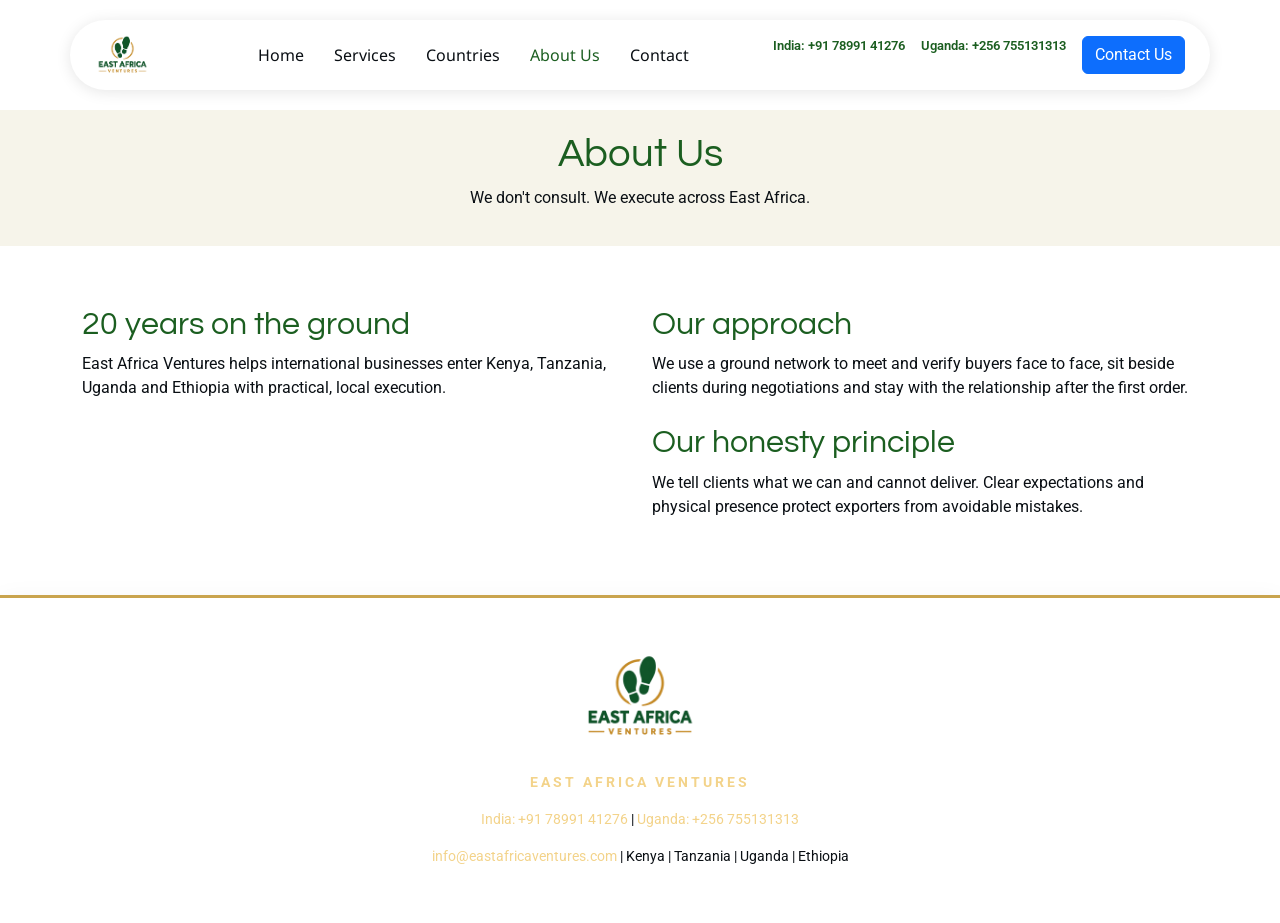
==== about.html @ b60c25ce "Apply East Africa Ventures website update" ====
<!DOCTYPE html><html lang="en"><head><meta charset="utf-8"><meta name="viewport" content="width=device-width, initial-scale=1"><title>About Us | East Africa Ventures</title><meta name="description" content="East Africa Ventures brings 20 years of on-the-ground experience to market entry and execution."><link rel="icon" href="assets/img/astrids-new-logo.png"><link href="https://fonts.googleapis.com/css2?family=Roboto:wght@400;500;700&family=Noto+Sans:wght@400;600;700&family=Questrial&display=swap" rel="stylesheet"><link href="assets/vendor/bootstrap/css/bootstrap.min.css" rel="stylesheet"><link href="assets/vendor/bootstrap-icons/bootstrap-icons.css" rel="stylesheet"><link href="assets/css/main.css" rel="stylesheet"></head><body><header id="header" class="header d-flex align-items-center sticky-top"><div class="header-container container-xl d-flex align-items-center justify-content-between"><a class="logo" href="index.html"><img src="assets/img/astrids-new-logo.png" alt="East Africa Ventures" style="max-height:55px;width:auto"></a><nav id="navmenu" class="navmenu"><ul><li><a href="index.html">Home</a></li><li><a href="services.html">Services</a></li><li><a href="countries.html">Countries</a></li><li><a class="active" href="about.html">About Us</a></li><li><a href="contact.html">Contact</a></li></ul><i class="mobile-nav-toggle d-xl-none bi bi-list"></i></nav><div class="header-contact d-none d-xl-flex gap-3"><a href="tel:+917899141276">India: +91 78991 41276</a><a href="tel:+256755131313">Uganda: +256 755131313</a><a href="contact.html" class="btn btn-primary">Contact Us</a></div></div></header><main><section class="page-title"><div class="container"><h1>About Us</h1><p>We don't consult. We execute across East Africa.</p></div></section><section class="section"><div class="container"><div class="row gy-4"><div class="col-lg-6"><h2>20 years on the ground</h2><p>East Africa Ventures helps international businesses enter Kenya, Tanzania, Uganda and Ethiopia with practical, local execution.</p></div><div class="col-lg-6"><h2>Our approach</h2><p>We use a ground network to meet and verify buyers face to face, sit beside clients during negotiations and stay with the relationship after the first order.</p><h2 class="mt-4">Our honesty principle</h2><p>We tell clients what we can and cannot deliver. Clear expectations and physical presence protect exporters from avoidable mistakes.</p></div></div></div></section></main><footer id="footer" class="footer"><div class="container text-center"><img src="assets/img/astrids-new-logo.png" alt="East Africa Ventures footprint logo" class="footer-logo"><p class="footer-brand-name">EAST AFRICA VENTURES</p><p><a href="tel:+917899141276">India: +91 78991 41276</a> | <a href="tel:+256755131313">Uganda: +256 755131313</a></p><p><a href="mailto:info@eastafricaventures.com">info@eastafricaventures.com</a> | Kenya | Tanzania | Uganda | Ethiopia</p></div></footer><script src="assets/vendor/bootstrap/js/bootstrap.bundle.min.js"></script><script src="assets/js/main.js"></script></body></html>
---- assets/css/main.css ----
/**
* Template Name: EasyFolio
* Template URL: https://bootstrapmade.com/easyfolio-bootstrap-portfolio-template/
* Updated: Feb 21 2025 with Bootstrap v5.3.3
* Author: BootstrapMade.com
* License: https://bootstrapmade.com/license/
*/

/*--------------------------------------------------------------
# Font & Color Variables
# Help: https://bootstrapmade.com/color-system/
--------------------------------------------------------------*/
/* Fonts */
:root {
  --default-font: "Roboto",  system-ui, -apple-system, "Segoe UI", Roboto, "Helvetica Neue", Arial, "Noto Sans", "Liberation Sans", sans-serif, "Apple Color Emoji", "Segoe UI Emoji", "Segoe UI Symbol", "Noto Color Emoji";
  --heading-font: "Questrial",  sans-serif;
  --nav-font: "Noto Sans",  sans-serif;
}

/* Global Colors - The following color variables are used throughout the website. Updating them here will change the color scheme of the entire website */
:root { 
  --background-color: #ffffff; /* Background color for the entire website, including individual sections */
  --default-color: #0a0f14; /* Default color used for the majority of the text content across the entire website */
  --heading-color: #0f2943; /* Color for headings, subheadings and title throughout the website */
  --accent-color: #e87532; /* Accent color that represents your brand on the website. It's used for buttons, links, and other elements that need to stand out */
  --surface-color: #ffffff; /* The surface color is used as a background of boxed elements within sections, such as cards, icon boxes, or other elements that require a visual separation from the global background. */
  --contrast-color: #ffffff; /* Contrast color for text, ensuring readability against backgrounds of accent, heading, or default colors. */
}

/* Nav Menu Colors - The following color variables are used specifically for the navigation menu. They are separate from the global colors to allow for more customization options */
:root {
  --nav-color: #0a0f14;  /* The default color of the main navmenu links */
  --nav-hover-color: #e87532; /* Applied to main navmenu links when they are hovered over or active */
  --nav-mobile-background-color: #ffffff; /* Used as the background color for mobile navigation menu */
  --nav-dropdown-background-color: #ffffff; /* Used as the background color for dropdown items that appear when hovering over primary navigation items */
  --nav-dropdown-color: #0a0f14; /* Used for navigation links of the dropdown items in the navigation menu. */
  --nav-dropdown-hover-color: #e87532; /* Similar to --nav-hover-color, this color is applied to dropdown navigation links when they are hovered over. */
}

/* Color Presets - These classes override global colors when applied to any section or element, providing reuse of the sam color scheme. */

.light-background {
  --background-color: #faf9fb;
  --surface-color: #ffffff;
}

.dark-background {
  --background-color: #060606;
  --default-color: #ffffff;
  --heading-color: #ffffff;
  --surface-color: #252525;
  --contrast-color: #ffffff;
}

/* Smooth scroll */
:root {
  scroll-behavior: smooth;
}

/* East Africa Ventures brand overrides */
:root { --heading-color: #1B5E20; --accent-color: #1B5E20; --nav-hover-color: #1B5E20; --nav-dropdown-hover-color: #1B5E20; }
.header-contact a:not(.btn) { color: var(--heading-color); font-size: 13px; font-weight: 600; white-space: nowrap; }
.header .header-social-links > a[aria-label$="phone"] { font-size: 13px; font-weight: 500; white-space: nowrap; }
.hero h1 { font-size: clamp(2.5rem, 5vw, 4.7rem); line-height: 1.05; }
.hero h1 span, .section-category, .closing-line a { color: #1B5E20; }
.hero-logo { max-width: 330px; width: 100%; }
.page-title { padding: 100px 0 70px; background: #f6f4ea; }
.page-title h1 { color: #1B5E20; }
.footer { background: #123d16; border-top: 3px solid #c9a44e; padding: 45px 0 30px; color: #f6f4ea; }
.footer a { color: #f3d38a; }
.footer-logo { display: block; max-height: 120px; width: auto; margin: 0 auto 14px; }
.footer-brand-name { color: #f3d38a; letter-spacing: 3px; font-weight: 700; }
.footer-tagline { color: #c5d6c4; letter-spacing: 1px; text-transform: uppercase; font-size: 12px; }
.footer-divider { border-color: rgba(243,211,138,.35); }
.closing-line { background: #f6f4ea; }
@media (max-width: 1199px) { .header-contact { display: none !important; } }
@media (max-width: 1199px) { .header .header-social-links > a[aria-label$="phone"] { display: none; } }

/*--------------------------------------------------------------
# General Styling & Shared Classes
--------------------------------------------------------------*/
body {
  color: var(--default-color);
  background-color: var(--background-color);
  font-family: var(--default-font);
}

a {
  color: var(--accent-color);
  text-decoration: none;
  transition: 0.3s;
}

a:hover {
  color: color-mix(in srgb, var(--accent-color), transparent 25%);
  text-decoration: none;
}

h1,
h2,
h3,
h4,
h5,
h6 {
  color: var(--heading-color);
  font-family: var(--heading-font);
}

/* PHP Email Form Messages
------------------------------*/
.php-email-form .error-message {
  display: none;
  background: #df1529;
  color: #ffffff;
  text-align: left;
  padding: 15px;
  margin-bottom: 24px;
  font-weight: 600;
}

.php-email-form .sent-message {
  display: none;
  color: #ffffff;
  background: #059652;
  text-align: center;
  padding: 15px;
  margin-bottom: 24px;
  font-weight: 600;
}

.php-email-form .loading {
  display: none;
  background: var(--surface-color);
  text-align: center;
  padding: 15px;
  margin-bottom: 24px;
}

.php-email-form .loading:before {
  content: "";
  display: inline-block;
  border-radius: 50%;
  width: 24px;
  height: 24px;
  margin: 0 10px -6px 0;
  border: 3px solid var(--accent-color);
  border-top-color: var(--surface-color);
  animation: php-email-form-loading 1s linear infinite;
}

@keyframes php-email-form-loading {
  0% {
    transform: rotate(0deg);
  }

  100% {
    transform: rotate(360deg);
  }
}

/*--------------------------------------------------------------
# Global Header
--------------------------------------------------------------*/
.header {
  color: var(--default-color);
  background-color: var(--background-color);
  padding: 20px 0;
  transition: all 0.5s;
  z-index: 997;
}

.header .header-container {
  background: var(--surface-color);
  border-radius: 50px;
  padding: 5px 25px;
  box-shadow: 0px 2px 15px rgba(0, 0, 0, 0.1);
}

.header .logo {
  line-height: 1;
}

.header .logo img {
  max-height: 36px;
  margin-right: 8px;
}

.header .logo h1 {
  font-size: 24px;
  margin: 0;
  padding-left: 5px;
  font-weight: 500;
  color: var(--heading-color);
}

.header .header-social-links {
  padding-right: 15px;
}

.header .header-social-links a {
  color: color-mix(in srgb, var(--default-color), transparent 40%);
  padding-left: 6px;
  display: inline-block;
  transition: 0.3s;
  font-size: 16px;
}

.header .header-social-links a:hover {
  color: var(--accent-color);
}

.header .header-social-links a i {
  line-height: 0px;
}

@media (max-width: 1200px) {
  .header {
    padding-top: 10px;
  }

  .header .header-container {
    margin-left: 10px;
    margin-right: 10px;
    padding: 10px 5px 10px 15px;
  }

  .header .logo {
    order: 1;
  }

  .header .header-social-links {
    order: 2;
  }

  .header .navmenu {
    order: 3;
  }
}

/*--------------------------------------------------------------
# Navigation Menu
--------------------------------------------------------------*/
/* Navmenu - Desktop */
@media (min-width: 1200px) {
  .navmenu {
    padding: 0;
  }

  .navmenu ul {
    margin: 0;
    padding: 0;
    display: flex;
    list-style: none;
    align-items: center;
  }

  .navmenu li {
    position: relative;
  }

  .navmenu a,
  .navmenu a:focus {
    color: var(--nav-color);
    padding: 18px 15px;
    font-size: 16px;
    font-family: var(--nav-font);
    font-weight: 400;
    display: flex;
    align-items: center;
    justify-content: space-between;
    white-space: nowrap;
    transition: 0.3s;
  }

  .navmenu a i,
  .navmenu a:focus i {
    font-size: 12px;
    line-height: 0;
    margin-left: 5px;
    transition: 0.3s;
  }

  .navmenu li:last-child a {
    padding-right: 0;
  }

  .navmenu li:hover>a,
  .navmenu .active,
  .navmenu .active:focus {
    color: var(--nav-hover-color);
  }

  .navmenu .dropdown ul {
    margin: 0;
    padding: 10px 0;
    background: var(--nav-dropdown-background-color);
    display: block;
    position: absolute;
    visibility: hidden;
    left: 14px;
    top: 130%;
    opacity: 0;
    transition: 0.3s;
    border-radius: 4px;
    z-index: 99;
    box-shadow: 0px 0px 30px rgba(0, 0, 0, 0.1);
  }

  .navmenu .dropdown ul li {
    min-width: 200px;
  }

  .navmenu .dropdown ul a {
    padding: 10px 20px;
    font-size: 15px;
    text-transform: none;
    color: var(--nav-dropdown-color);
  }

  .navmenu .dropdown ul a i {
    font-size: 12px;
  }

  .navmenu .dropdown ul a:hover,
  .navmenu .dropdown ul .active:hover,
  .navmenu .dropdown ul li:hover>a {
    color: var(--nav-dropdown-hover-color);
  }

  .navmenu .dropdown:hover>ul {
    opacity: 1;
    top: 100%;
    visibility: visible;
  }

  .navmenu .dropdown .dropdown ul {
    top: 0;
    left: -90%;
    visibility: hidden;
  }

  .navmenu .dropdown .dropdown:hover>ul {
    opacity: 1;
    top: 0;
    left: -100%;
    visibility: visible;
  }
}

/* Navmenu - Mobile */
@media (max-width: 1199px) {
  .mobile-nav-toggle {
    color: var(--nav-color);
    font-size: 28px;
    line-height: 0;
    margin-right: 10px;
    cursor: pointer;
    transition: color 0.3s;
  }

  .navmenu {
    padding: 0;
    z-index: 9997;
  }

  .navmenu ul {
    display: none;
    list-style: none;
    position: absolute;
    inset: 60px 20px 20px 20px;
    padding: 10px 0;
    margin: 0;
    border-radius: 6px;
    background-color: var(--nav-mobile-background-color);
    overflow-y: auto;
    transition: 0.3s;
    z-index: 9998;
    box-shadow: 0px 0px 30px rgba(0, 0, 0, 0.1);
  }

  .navmenu a,
  .navmenu a:focus {
    color: var(--nav-dropdown-color);
    padding: 10px 20px;
    font-family: var(--nav-font);
    font-size: 17px;
    font-weight: 500;
    display: flex;
    align-items: center;
    justify-content: space-between;
    white-space: nowrap;
    transition: 0.3s;
  }

  .navmenu a i,
  .navmenu a:focus i {
    font-size: 12px;
    line-height: 0;
    margin-left: 5px;
    width: 30px;
    height: 30px;
    display: flex;
    align-items: center;
    justify-content: center;
    border-radius: 50%;
    transition: 0.3s;
    background-color: color-mix(in srgb, var(--accent-color), transparent 90%);
  }

  .navmenu a i:hover,
  .navmenu a:focus i:hover {
    background-color: var(--accent-color);
    color: var(--contrast-color);
  }

  .navmenu a:hover,
  .navmenu .active,
  .navmenu .active:focus {
    color: var(--nav-dropdown-hover-color);
  }

  .navmenu .active i,
  .navmenu .active:focus i {
    background-color: var(--accent-color);
    color: var(--contrast-color);
    transform: rotate(180deg);
  }

  .navmenu .dropdown ul {
    position: static;
    display: none;
    z-index: 99;
    padding: 10px 0;
    margin: 10px 20px;
    background-color: var(--nav-dropdown-background-color);
    border: 1px solid color-mix(in srgb, var(--default-color), transparent 90%);
    box-shadow: none;
    transition: all 0.5s ease-in-out;
  }

  .navmenu .dropdown ul ul {
    background-color: rgba(33, 37, 41, 0.1);
  }

  .navmenu .dropdown>.dropdown-active {
    display: block;
    background-color: rgba(33, 37, 41, 0.03);
  }

  .mobile-nav-active {
    overflow: hidden;
  }

  .mobile-nav-active .mobile-nav-toggle {
    color: #fff;
    position: absolute;
    font-size: 32px;
    top: 15px;
    right: 15px;
    margin-right: 0;
    z-index: 9999;
  }

  .mobile-nav-active .navmenu {
    position: fixed;
    overflow: hidden;
    inset: 0;
    background: rgba(33, 37, 41, 0.8);
    transition: 0.3s;
  }

  .mobile-nav-active .navmenu>ul {
    display: block;
  }
}

/*--------------------------------------------------------------
# Global Footer
--------------------------------------------------------------*/
.footer {
  color: var(--default-color);
  background-color: var(--background-color);
  font-size: 14px;
  padding: 40px 0;
  position: relative;
  box-shadow: 0 5px 25px rgba(0, 0, 0, 0.05);
}

.footer .copyright p {
  margin-bottom: 0;
}

.footer .social-links {
  margin-top: 20px;
}

.footer .social-links a {
  display: flex;
  align-items: center;
  justify-content: center;
  width: 40px;
  height: 40px;
  border-radius: 50%;
  border: 1px solid color-mix(in srgb, var(--default-color), transparent 50%);
  font-size: 16px;
  color: color-mix(in srgb, var(--default-color), transparent 50%);
  margin: 0 5px;
  transition: 0.3s;
}

.footer .social-links a:hover {
  color: var(--accent-color);
  border-color: var(--accent-color);
}

.footer .credits {
  margin-top: 10px;
  font-size: 13px;
  text-align: center;
}

/*--------------------------------------------------------------
# Scroll Top Button
--------------------------------------------------------------*/
.scroll-top {
  position: fixed;
  visibility: hidden;
  opacity: 0;
  right: 15px;
  bottom: -15px;
  z-index: 99999;
  background-color: var(--accent-color);
  width: 44px;
  height: 44px;
  border-radius: 50px;
  transition: all 0.4s;
}

.scroll-top i {
  font-size: 24px;
  color: var(--contrast-color);
  line-height: 0;
}

.scroll-top:hover {
  background-color: color-mix(in srgb, var(--accent-color), transparent 20%);
  color: var(--contrast-color);
}

.scroll-top.active {
  visibility: visible;
  opacity: 1;
  bottom: 15px;
}

/*--------------------------------------------------------------
# Disable aos animation delay on mobile devices
--------------------------------------------------------------*/
@media screen and (max-width: 768px) {
  [data-aos-delay] {
    transition-delay: 0 !important;
  }
}

/*--------------------------------------------------------------
# Global Page Titles & Breadcrumbs
--------------------------------------------------------------*/
.page-title {
  text-align: center;
  padding: 20px 0;
}

.page-title .breadcrumbs {
  margin-bottom: 1.5rem;
}

.page-title .breadcrumbs .breadcrumb {
  justify-content: center;
  margin: 0;
  padding: 0;
  background: none;
}

.page-title .breadcrumbs .breadcrumb .breadcrumb-item {
  font-size: 0.9rem;
  color: color-mix(in srgb, var(--default-color), transparent 30%);
}

.page-title .breadcrumbs .breadcrumb .breadcrumb-item.active {
  color: var(--accent-color);
}

.page-title .breadcrumbs .breadcrumb .breadcrumb-item a {
  color: inherit;
  text-decoration: none;
  transition: color 0.3s ease;
}

.page-title .breadcrumbs .breadcrumb .breadcrumb-item a:hover {
  color: var(--accent-color);
}

.page-title .breadcrumbs .breadcrumb .breadcrumb-item a i {
  font-size: 0.9rem;
  margin-right: 0.2rem;
}

.page-title .breadcrumbs .breadcrumb .breadcrumb-item+.breadcrumb-item::before {
  color: color-mix(in srgb, var(--default-color), transparent 50%);
}

.page-title .title-wrapper {
  max-width: 800px;
  margin: 0 auto;
  padding: 1rem 0;
}

.page-title .title-wrapper h1 {
  font-size: 2.5rem;
  margin-bottom: 1rem;
  font-weight: 700;
  color: var(--heading-color);
}

.page-title .title-wrapper p {
  font-size: 1.1rem;
  color: color-mix(in srgb, var(--default-color), transparent 20%);
  margin: 0;
  line-height: 1.6;
}

@media (max-width: 768px) {
  .page-title .title-wrapper h1 {
    font-size: 2rem;
  }

  .page-title .title-wrapper p {
    font-size: 1rem;
  }
}

@media (max-width: 576px) {
  .page-title .title-wrapper h1 {
    font-size: 1.75rem;
  }
}

/*--------------------------------------------------------------
# Global Sections
--------------------------------------------------------------*/
section,
.section {
  color: var(--default-color);
  background-color: var(--background-color);
  padding: 60px 0;
  scroll-margin-top: 90px;
  overflow: clip;
}

@media (max-width: 1199px) {

  section,
  .section {
    scroll-margin-top: 66px;
  }
}

/*--------------------------------------------------------------
# Global Section Titles
--------------------------------------------------------------*/
.section-title {
  text-align: center;
  padding-bottom: 60px;
  position: relative;
}

.section-title h2 {
  font-size: 42px;
  font-weight: 700;
  margin-bottom: 10px;
  background: linear-gradient(120deg, var(--heading-color), var(--accent-color));
  -webkit-background-clip: text;
  -webkit-text-fill-color: transparent;
  background-clip: text;
  position: relative;
}

.section-title .title-shape {
  width: 200px;
  height: 20px;
  margin: 0 auto;
  color: var(--accent-color);
  opacity: 0.5;
}

.section-title .title-shape svg {
  width: 100%;
  height: 100%;
}

.section-title p {
  margin: 15px auto 0;
  font-size: 16px;
  max-width: 700px;
  color: color-mix(in srgb, var(--default-color), transparent 25%);
  line-height: 1.8;
}

@media (max-width: 768px) {
  .section-title h2 {
    font-size: 32px;
  }

  .section-title .subtitle-wrapper .subtitle {
    font-size: 13px;
  }
}

/*--------------------------------------------------------------
# Hero Section
--------------------------------------------------------------*/
.hero {
  padding: 80px 0;
  position: relative;
  overflow: hidden;
}

.hero .content h2 {
  font-size: 3.5rem;
  font-weight: 700;
  line-height: 1.2;
  margin-bottom: 1.5rem;
}

@media (max-width: 991px) {
  .hero .content h2 {
    font-size: 2.5rem;
  }
}

.hero .content .lead {
  font-size: 1.25rem;
  margin-bottom: 2rem;
  color: color-mix(in srgb, var(--default-color), transparent 20%);
}

.hero .cta-buttons {
  display: flex;
  gap: 1rem;
  margin-bottom: 3rem;
}

@media (max-width: 576px) {
  .hero .cta-buttons {
    flex-direction: column;
  }
}

.hero .cta-buttons .btn {
  padding: 0.8rem 2rem;
  font-size: 1rem;
  font-weight: 500;
  border-radius: 50px;
  transition: all 0.3s ease;
}

.hero .cta-buttons .btn.btn-primary {
  background-color: var(--accent-color);
  border-color: var(--accent-color);
  color: var(--contrast-color);
}

.hero .cta-buttons .btn.btn-primary:hover {
  background-color: color-mix(in srgb, var(--accent-color), transparent 15%);
  border-color: color-mix(in srgb, var(--accent-color), transparent 15%);
  transform: translateY(-2px);
}

.hero .cta-buttons .btn.btn-outline {
  border: 2px solid color-mix(in srgb, var(--accent-color), transparent 70%);
  color: var(--accent-color);
  background: transparent;
}

.hero .cta-buttons .btn.btn-outline:hover {
  background-color: var(--accent-color);
  color: var(--contrast-color);
  transform: translateY(-2px);
}

.hero .hero-stats {
  display: flex;
  gap: 3rem;
  margin-top: 2rem;
}

@media (max-width: 576px) {
  .hero .hero-stats {
    flex-direction: column;
    gap: 1.5rem;
  }
}

.hero .hero-stats .stat-item .stat-number {
  display: block;
  font-size: 2.5rem;
  font-weight: 700;
  color: var(--heading-color);
  line-height: 1;
}

.hero .hero-stats .stat-item .stat-label {
  font-size: 0.9rem;
  color: color-mix(in srgb, var(--default-color), transparent 30%);
  margin-top: 0.5rem;
  display: block;
}

.hero .hero-image {
  position: relative;
  padding: 2rem;
}

.hero .hero-image img {
  position: relative;
  z-index: 2;
}

.hero .hero-image .shape-1,
.hero .hero-image .shape-2 {
  position: absolute;
  border-radius: 30% 70% 70% 30%/30% 30% 70% 70%;
  z-index: 1;
}

.hero .hero-image .shape-1 {
  width: 300px;
  height: 300px;
  background-color: color-mix(in srgb, var(--accent-color), transparent 85%);
  top: -20px;
  right: -20px;
  animation: morphShape 15s linear infinite;
}

.hero .hero-image .shape-2 {
  width: 200px;
  height: 200px;
  background-color: color-mix(in srgb, var(--heading-color), transparent 90%);
  bottom: -20px;
  left: -20px;
  animation: morphShape 20s linear infinite reverse;
}

@media (max-width: 991px) {
  .hero {
    text-align: center;
    padding: 60px 0;
  }

  .hero .cta-buttons {
    justify-content: center;
  }

  .hero .hero-stats {
    justify-content: center;
  }

  .hero .hero-image {
    margin-top: 3rem;
  }
}

@keyframes morphShape {
  0% {
    border-radius: 30% 70% 70% 30%/30% 30% 70% 70%;
  }

  25% {
    border-radius: 58% 42% 75% 25%/76% 46% 54% 24%;
  }

  50% {
    border-radius: 50% 50% 33% 67%/55% 27% 73% 45%;
  }

  75% {
    border-radius: 33% 67% 58% 42%/63% 68% 32% 37%;
  }

  100% {
    border-radius: 30% 70% 70% 30%/30% 30% 70% 70%;
  }
}

/*--------------------------------------------------------------
# About Section
--------------------------------------------------------------*/
.about .about-image {
  position: relative;
}

.about .about-image img {
  box-shadow: 0 0 30px rgba(0, 0, 0, 0.1);
}

.about .about-content {
  padding-left: 2rem;
}

@media (max-width: 991.98px) {
  .about .about-content {
    padding-left: 0;
    margin-top: 3rem;
  }
}

.about .about-content .subtitle {
  font-size: 0.875rem;
  font-weight: 600;
  letter-spacing: 2px;
  color: var(--accent-color);
  margin-bottom: 1rem;
  display: block;
}

.about .about-content h2 {
  font-size: 2rem;
  font-weight: 700;
  margin-bottom: 1.5rem;
}

.about .about-content .lead {
  font-size: 1.1rem;
  color: color-mix(in srgb, var(--default-color), transparent 25%);
}

.about .personal-info {
  margin-top: 2rem;
  padding: 2rem;
  background-color: var(--surface-color);
  border-radius: 1rem;
  box-shadow: 0 0 30px rgba(0, 0, 0, 0.05);
}

.about .personal-info .info-item {
  display: flex;
  flex-direction: column;
  gap: 0.5rem;
}

.about .personal-info .info-item .label {
  font-size: 0.875rem;
  color: color-mix(in srgb, var(--default-color), transparent 40%);
}

.about .personal-info .info-item .value {
  font-weight: 600;
  color: var(--heading-color);
}

.about .signature {
  display: flex;
  align-items: center;
  gap: 1.5rem;
}

.about .signature .signature-image {
  max-width: 150px;
}

.about .signature .signature-info h4 {
  font-size: 1.25rem;
  margin-bottom: 0.25rem;
}

.about .signature .signature-info p {
  font-size: 0.875rem;
  color: color-mix(in srgb, var(--default-color), transparent 40%);
  margin: 0;
}

/*--------------------------------------------------------------
# Skills Section
--------------------------------------------------------------*/
.skills .skill-box {
  background-color: var(--surface-color);
  padding: 2rem;
  border-radius: 8px;
  box-shadow: 0 0 20px rgba(0, 0, 0, 0.05);
}

.skills .skill-box h3 {
  font-size: 1.2rem;
  margin-bottom: 1rem;
  font-weight: 600;
}

.skills .skill-box p {
  font-size: 0.9rem;
  margin-bottom: 0.8rem;
  opacity: 0.6;
}

.skills .skill-box .progress {
  background-color: color-mix(in srgb, var(--accent-color), transparent 85%);
  border-radius: 50px;
  height: 8px;
  margin-top: 5px;
  overflow: hidden;
}

.skills .skill-box .progress .progress-bar {
  background-color: var(--accent-color);
  height: 100%;
  position: relative;
  border-radius: 50px;
  transition: 0.9s;
  width: 1px;
}

/*--------------------------------------------------------------
# Resume Section
--------------------------------------------------------------*/
.resume .resume-wrapper .resume-block {
  margin-bottom: 3rem;
}

.resume .resume-wrapper .resume-block:last-child {
  margin-bottom: 0;
}

.resume .resume-wrapper .resume-block h2 {
  font-size: 2rem;
  margin-bottom: 0.8rem;
  font-weight: 700;
}

.resume .resume-wrapper .resume-block h2 span {
  color: var(--accent-color);
}

.resume .resume-wrapper .resume-block .lead {
  color: color-mix(in srgb, var(--default-color), transparent 25%);
  margin-bottom: 3rem;
}

.resume .resume-wrapper .timeline {
  position: relative;
}

.resume .resume-wrapper .timeline::before {
  content: "";
  position: absolute;
  left: 20%;
  top: 0;
  height: 100%;
  width: 2px;
  background-color: color-mix(in srgb, var(--accent-color), transparent 85%);
}

.resume .resume-wrapper .timeline .timeline-item {
  display: flex;
  align-items: flex-start;
  margin-bottom: 2.5rem;
  position: relative;
}

.resume .resume-wrapper .timeline .timeline-item:last-child {
  margin-bottom: 0;
}

.resume .resume-wrapper .timeline .timeline-item .timeline-left {
  width: 20%;
  padding-right: 3rem;
}

.resume .resume-wrapper .timeline .timeline-item .timeline-left .company {
  color: var(--heading-color);
  font-weight: 600;
  font-size: 1.1rem;
  margin-bottom: 0.25rem;
}

.resume .resume-wrapper .timeline .timeline-item .timeline-left .period {
  color: var(--accent-color);
  font-size: 0.9rem;
}

.resume .resume-wrapper .timeline .timeline-item .timeline-dot {
  position: absolute;
  left: calc(20% + 1px);
  transform: translateX(-50%);
  width: 1rem;
  height: 1rem;
  background-color: var(--accent-color);
  border-radius: 50%;
}

.resume .resume-wrapper .timeline .timeline-item .timeline-right {
  width: 70%;
  padding-left: 3rem;
  margin-top: -4px;
}

.resume .resume-wrapper .timeline .timeline-item .timeline-right .position {
  color: var(--heading-color);
  font-size: 1.2rem;
  margin-bottom: 0.6rem;
  font-weight: 600;
}

.resume .resume-wrapper .timeline .timeline-item .timeline-right .description {
  color: color-mix(in srgb, var(--default-color), transparent 25%);
}

.resume .resume-wrapper .timeline .timeline-item .timeline-right ul {
  padding-left: 15px;
}

.resume .resume-wrapper .timeline .timeline-item .timeline-right ul li {
  padding-bottom: 12px;
}

@media (max-width: 992px) {
  .resume .resume-wrapper .resume-block h2 {
    font-size: 2rem;
  }

  .resume .resume-wrapper .timeline::before {
    left: 1rem;
  }

  .resume .resume-wrapper .timeline .timeline-item {
    flex-direction: column;
    margin-bottom: 20px;
  }

  .resume .resume-wrapper .timeline .timeline-item .timeline-left {
    width: 100%;
    text-align: left;
    padding-right: 0;
    padding-left: 2.5rem;
    margin-bottom: 1.6rem;
    margin-top: -4px;
  }

  .resume .resume-wrapper .timeline .timeline-item .timeline-dot {
    left: calc(1rem + 1px);
  }

  .resume .resume-wrapper .timeline .timeline-item .timeline-right {
    width: 100%;
    padding-left: 2.5rem;
  }
}

/*--------------------------------------------------------------
# Portfolio Section
--------------------------------------------------------------*/
.portfolio .portfolio-filters-container {
  margin-bottom: 40px;
}

.portfolio .portfolio-filters {
  display: flex;
  justify-content: center;
  gap: 15px;
  flex-wrap: wrap;
  padding: 0;
  margin: 0;
  list-style: none;
}

.portfolio .portfolio-filters li {
  font-size: 15px;
  font-weight: 500;
  padding: 8px 20px;
  cursor: pointer;
  border-radius: 30px;
  background-color: color-mix(in srgb, var(--surface-color), transparent 50%);
  color: var(--default-color);
  transition: all 0.3s ease-in-out;
}

.portfolio .portfolio-filters li:hover {
  background-color: color-mix(in srgb, var(--accent-color), transparent 85%);
  color: var(--accent-color);
  transform: translateY(-2px);
}

.portfolio .portfolio-filters li.filter-active {
  background-color: var(--accent-color);
  color: var(--contrast-color);
}

.portfolio .portfolio-card {
  background-color: var(--surface-color);
  border-radius: 15px;
  overflow: hidden;
  box-shadow: 0 5px 25px rgba(0, 0, 0, 0.05);
  transition: all 0.3s ease-in-out;
}

.portfolio .portfolio-card:hover {
  transform: translateY(-10px);
  box-shadow: 0 8px 35px rgba(0, 0, 0, 0.1);
}

.portfolio .portfolio-card:hover .portfolio-overlay {
  opacity: 1;
  visibility: visible;
}

.portfolio .portfolio-card:hover .portfolio-overlay .portfolio-actions {
  transform: translateY(0);
}

.portfolio .portfolio-card .portfolio-image {
  position: relative;
  overflow: hidden;
  aspect-ratio: 16/10;
}

.portfolio .portfolio-card .portfolio-image img {
  width: 100%;
  height: 100%;
  object-fit: cover;
  transition: transform 0.6s ease-in-out;
}

.portfolio .portfolio-card .portfolio-overlay {
  position: absolute;
  top: 0;
  left: 0;
  width: 100%;
  height: 100%;
  background: linear-gradient(to top, rgba(0, 0, 0, 0.7), transparent);
  opacity: 0;
  visibility: hidden;
  transition: all 0.4s ease-in-out;
  display: flex;
  align-items: flex-end;
  padding: 20px;
}

.portfolio .portfolio-card .portfolio-overlay .portfolio-actions {
  transform: translateY(20px);
  transition: all 0.4s ease-in-out;
  display: flex;
  gap: 15px;
}

.portfolio .portfolio-card .portfolio-overlay .portfolio-actions a {
  width: 45px;
  height: 45px;
  background-color: var(--surface-color);
  border-radius: 50%;
  display: flex;
  align-items: center;
  justify-content: center;
  color: var(--accent-color);
  font-size: 20px;
  transition: all 0.3s ease;
}

.portfolio .portfolio-card .portfolio-overlay .portfolio-actions a:hover {
  background-color: var(--accent-color);
  color: var(--contrast-color);
  transform: scale(1.1);
}

.portfolio .portfolio-card .portfolio-content {
  padding: 25px;
}

.portfolio .portfolio-card .portfolio-content .category {
  font-size: 14px;
  color: var(--accent-color);
  text-transform: uppercase;
  letter-spacing: 1px;
  font-weight: 500;
  display: block;
  margin-bottom: 10px;
}

.portfolio .portfolio-card .portfolio-content h3 {
  font-size: 20px;
  margin: 0 0 15px;
  font-weight: 600;
  transition: color 0.3s ease;
}

.portfolio .portfolio-card .portfolio-content h3:hover {
  color: var(--accent-color);
}

.portfolio .portfolio-card .portfolio-content p {
  font-size: 15px;
  color: color-mix(in srgb, var(--default-color), transparent 30%);
  margin: 0;
  line-height: 1.6;
}

@media (max-width: 768px) {
  .portfolio .portfolio-filters li {
    font-size: 14px;
    padding: 6px 15px;
  }

  .portfolio .portfolio-card .portfolio-content {
    padding: 20px;
  }

  .portfolio .portfolio-card .portfolio-content h3 {
    font-size: 18px;
  }

  .portfolio .portfolio-card .portfolio-content p {
    font-size: 14px;
  }
}

/*--------------------------------------------------------------
# Testimonials Section
--------------------------------------------------------------*/
.testimonials .testimonials-slider {
  width: 100%;
  position: relative;
  padding-bottom: 60px;
}

.testimonials .swiper-wrapper {
  height: auto;
}

.testimonials .testimonial-item {
  background-color: var(--surface-color);
  padding: 40px;
  border-radius: 20px;
}

@media (max-width: 575px) {
  .testimonials .testimonial-item {
    padding: 20px;
  }
}

.testimonials .testimonial-item h2 {
  font-size: 24px;
  font-weight: 600;
  margin-bottom: 20px;
}

.testimonials .testimonial-item p {
  font-size: 16px;
  line-height: 1.8;
  margin-bottom: 30px;
  font-style: italic;
}

.testimonials .testimonial-item .profile {
  gap: 15px;
}

.testimonials .testimonial-item .profile .profile-img {
  width: 60px;
  height: 60px;
  border-radius: 50%;
  object-fit: cover;
}

.testimonials .testimonial-item .profile .profile-info h3 {
  font-size: 18px;
  margin: 0;
  font-weight: 600;
}

.testimonials .testimonial-item .profile .profile-info span {
  font-size: 14px;
  color: color-mix(in srgb, var(--default-color) 70%, transparent);
}

.testimonials .testimonial-item .featured-img-wrapper {
  min-height: 400px;
  position: relative;
  overflow: hidden;
  border-radius: 16px;
}

.testimonials .testimonial-item .featured-img {
  width: 100%;
  height: 100%;
  object-fit: cover;
  position: absolute;
  top: 0;
  left: 0;
}

.testimonials .swiper-navigation {
  position: absolute;
  bottom: 0;
  gap: 10px;
}

.testimonials .swiper-button-prev,
.testimonials .swiper-button-next {
  position: relative;
  left: auto;
  right: auto;
  top: auto;
  margin: 0;
  width: 44px;
  height: 44px;
  background-color: var(--surface-color);
  border-radius: 50%;
  border: 1px solid color-mix(in srgb, var(--default-color) 10%, transparent);
  transition: 0.3s;
}

.testimonials .swiper-button-prev::after,
.testimonials .swiper-button-next::after {
  font-size: 20px;
  color: var(--default-color);
}

.testimonials .swiper-button-prev:hover,
.testimonials .swiper-button-next:hover {
  background-color: var(--accent-color);
  border-color: var(--accent-color);
}

.testimonials .swiper-button-prev:hover::after,
.testimonials .swiper-button-next:hover::after {
  color: var(--contrast-color);
}

/*--------------------------------------------------------------
# Services Section
--------------------------------------------------------------*/
.services {
  padding: 80px 0;
}

.services .servies-title {
  font-size: 2.5rem;
  margin-bottom: 1.5rem;
}

.services .btn-outline-primary {
  color: var(--accent-color);
  border-color: var(--accent-color);
  padding: 10px 30px;
  border-radius: 50px;
  transition: all 0.3s ease;
}

.services .btn-outline-primary:hover {
  background-color: var(--accent-color);
  color: var(--contrast-color);
}

.services .service-item {
  background-color: var(--surface-color);
  padding: 30px;
  border-radius: 10px;
  box-shadow: 0 5px 15px rgba(0, 0, 0, 0.1);
  height: 100%;
  transition: transform 0.3s ease;
}

.services .service-item:hover {
  transform: scale(1.05);
}

.services .service-item i {
  font-size: 2.5rem;
  color: var(--accent-color);
  display: inline-block;
  margin-bottom: 15px;
}

.services .service-item h3 {
  font-size: 1.25rem;
  margin-bottom: 15px;
}

.services .service-item h3 a {
  color: var(--heading-color);
}

.services .service-item h3 a:hover {
  color: var(--accent-color);
}

.services .service-item p {
  font-size: 0.9rem;
  color: color-mix(in srgb, var(--default-color), transparent 25%);
}

@media (max-width: 991px) {
  .services h2 {
    font-size: 2rem;
  }
}

/*--------------------------------------------------------------
# Faq Section
--------------------------------------------------------------*/
.faq .faq-container .faq-item {
  background-color: var(--surface-color);
  position: relative;
  padding: 20px;
  margin-bottom: 15px;
  border: 1px solid color-mix(in srgb, var(--default-color), transparent 85%);
  border-radius: 5px;
  overflow: hidden;
}

.faq .faq-container .faq-item:last-child {
  margin-bottom: 0;
}

.faq .faq-container .faq-item h3 {
  font-weight: 600;
  font-size: 16px;
  line-height: 24px;
  margin: 0 30px 0 0;
  transition: 0.3s;
  cursor: pointer;
  display: flex;
  align-items: center;
}

.faq .faq-container .faq-item h3 .num {
  color: var(--accent-color);
  padding-right: 5px;
}

.faq .faq-container .faq-item h3:hover {
  color: var(--accent-color);
}

.faq .faq-container .faq-item .faq-content {
  display: grid;
  grid-template-rows: 0fr;
  transition: 0.3s ease-in-out;
  visibility: hidden;
  opacity: 0;
}

.faq .faq-container .faq-item .faq-content p {
  margin-bottom: 0;
  overflow: hidden;
}

.faq .faq-container .faq-item .faq-toggle {
  position: absolute;
  top: 20px;
  right: 20px;
  font-size: 16px;
  line-height: 0;
  transition: 0.3s;
  cursor: pointer;
}

.faq .faq-container .faq-item .faq-toggle:hover {
  color: var(--accent-color);
}

.faq .faq-container .faq-active {
  background-color: color-mix(in srgb, var(--accent-color), transparent 97%);
  border-color: color-mix(in srgb, var(--accent-color), transparent 80%);
}

.faq .faq-container .faq-active h3 {
  color: var(--accent-color);
}

.faq .faq-container .faq-active .faq-content {
  grid-template-rows: 1fr;
  visibility: visible;
  opacity: 1;
  padding-top: 10px;
}

.faq .faq-container .faq-active .faq-toggle {
  transform: rotate(90deg);
  color: var(--accent-color);
}

/*--------------------------------------------------------------
# Contact Section
--------------------------------------------------------------*/
.contact .section-category {
  font-family: var(--heading-font);
  font-weight: 600;
  font-size: 0.9rem;
  text-transform: uppercase;
  letter-spacing: 1px;
}

.contact .content h2 {
  font-weight: 700;
  line-height: 1.2;
}

.contact .content .lead {
  color: color-mix(in srgb, var(--default-color), transparent 25%);
}

.contact .contact-info .info-item {
  font-size: 1.1rem;
}

.contact .contact-info .info-item i {
  color: var(--accent-color);
  font-size: 1.4rem;
}

.contact .contact-info .map-link {
  color: var(--heading-color);
  font-weight: 500;
  font-size: 1.1rem;
  transition: all 0.3s ease;
}

.contact .contact-info .map-link i {
  transition: transform 0.3s ease;
}

.contact .contact-info .map-link:hover {
  color: var(--accent-color);
}

.contact .contact-info .map-link:hover i {
  transform: translateX(5px);
}

.contact .contact-form {
  background-color: var(--surface-color);
  border: none;
  box-shadow: 0 5px 25px rgba(0, 0, 0, 0.05);
  border-radius: 12px;
}

.contact .contact-form .form-control,
.contact .contact-form .form-select {
  padding: 0.75rem 1.25rem;
  border-color: #e5e5e5;
  border-radius: 8px;
  font-size: 1rem;
}

.contact .contact-form .form-control:focus,
.contact .contact-form .form-select:focus {
  border-color: color-mix(in srgb, var(--accent-color), transparent 50%);
  box-shadow: 0 0 0 0.25rem color-mix(in srgb, var(--accent-color), transparent 90%);
}

.contact .contact-form .form-control::placeholder,
.contact .contact-form .form-select::placeholder {
  color: color-mix(in srgb, var(--default-color), transparent 50%);
}

.contact .contact-form .btn-submit {
  background-color: var(--accent-color);
  color: var(--contrast-color);
  padding: 0.75rem 2rem;
  font-weight: 500;
  border-radius: 8px;
  transition: all 0.3s ease;
}

.contact .contact-form .btn-submit:hover {
  background-color: color-mix(in srgb, var(--accent-color), transparent 15%);
  transform: translateY(-1px);
}

.contact .contact-form .btn-submit:active {
  transform: translateY(0);
}

.contact .contact-form .btn-submit:disabled {
  cursor: not-allowed;
  opacity: 0.75;
  transform: none;
}

.contact .contact-form .loading,
.contact .contact-form .error-message,
.contact .contact-form .sent-message {
  display: none;
  border-radius: 8px;
  margin-bottom: 16px;
  padding: 12px 14px;
  font-weight: 600;
}

.contact .contact-form .error-message {
  background: #df1529;
  color: #ffffff;
  text-align: left;
}

.contact .contact-form .sent-message {
  background: #059652;
  color: #ffffff;
  text-align: center;
}

.contact-confetti {
  inset: 0;
  overflow: hidden;
  pointer-events: none;
  position: fixed;
  z-index: 9999;
}

.contact-confetti-piece {
  animation-name: contact-confetti-fall;
  animation-timing-function: cubic-bezier(0.15, 0.7, 0.35, 1);
  display: block;
  height: 12px;
  opacity: 0;
  position: absolute;
  top: -16px;
  width: 8px;
}

@keyframes contact-confetti-fall {
  0% {
    opacity: 1;
    transform: translate3d(0, 0, 0) rotate(0deg);
  }

  100% {
    opacity: 0;
    transform: translate3d(0, 105vh, 0) rotate(720deg);
  }
}

/*--------------------------------------------------------------
# Portfolio Details Section
--------------------------------------------------------------*/
.portfolio-details .portfolio-info h3 {
  font-size: 22px;
  font-weight: 700;
  margin-bottom: 20px;
  padding-bottom: 20px;
  position: relative;
}

.portfolio-details .portfolio-info h3:after {
  content: "";
  position: absolute;
  display: block;
  width: 50px;
  height: 3px;
  background: var(--accent-color);
  left: 0;
  bottom: 0;
}

.portfolio-details .portfolio-info ul {
  list-style: none;
  padding: 0;
  font-size: 15px;
}

.portfolio-details .portfolio-info ul li {
  display: flex;
  flex-direction: column;
  padding-bottom: 15px;
}

.portfolio-details .portfolio-info ul strong {
  text-transform: uppercase;
  font-weight: 400;
  color: color-mix(in srgb, var(--default-color), transparent 50%);
  font-size: 14px;
}

.portfolio-details .portfolio-info .btn-visit {
  padding: 8px 40px;
  background: var(--accent-color);
  color: var(--contrast-color);
  border-radius: 50px;
  transition: 0.3s;
}

.portfolio-details .portfolio-info .btn-visit:hover {
  background: color-mix(in srgb, var(--accent-color), transparent 20%);
}

.portfolio-details .portfolio-description h2 {
  font-size: 26px;
  font-weight: 700;
  margin-bottom: 20px;
}

.portfolio-details .portfolio-description p {
  padding: 0;
}

.portfolio-details .portfolio-description .testimonial-item {
  padding: 30px 30px 0 30px;
  position: relative;
  background: color-mix(in srgb, var(--default-color), transparent 97%);
  margin-bottom: 50px;
}

.portfolio-details .portfolio-description .testimonial-item .testimonial-img {
  width: 90px;
  border-radius: 50px;
  border: 6px solid var(--background-color);
  float: left;
  margin: 0 10px 0 0;
}

.portfolio-details .portfolio-description .testimonial-item h3 {
  font-size: 18px;
  font-weight: bold;
  margin: 15px 0 5px 0;
  padding-top: 20px;
}

.portfolio-details .portfolio-description .testimonial-item h4 {
  font-size: 14px;
  color: #6c757d;
  margin: 0;
}

.portfolio-details .portfolio-description .testimonial-item .quote-icon-left,
.portfolio-details .portfolio-description .testimonial-item .quote-icon-right {
  color: color-mix(in srgb, var(--accent-color), transparent 50%);
  font-size: 26px;
  line-height: 0;
}

.portfolio-details .portfolio-description .testimonial-item .quote-icon-left {
  display: inline-block;
  left: -5px;
  position: relative;
}

.portfolio-details .portfolio-description .testimonial-item .quote-icon-right {
  display: inline-block;
  right: -5px;
  position: relative;
  top: 10px;
  transform: scale(-1, -1);
}

.portfolio-details .portfolio-description .testimonial-item p {
  font-style: italic;
  margin: 0 0 15px 0 0 0;
  padding: 0;
}

/*--------------------------------------------------------------
# Service Details Section
--------------------------------------------------------------*/
.service-details .service-details-slider {
  position: relative;
  overflow: hidden;
  border-radius: 10px;
  z-index: 1;
}

.service-details .service-details-slider .swiper-wrapper {
  height: auto !important;
}

.service-details .service-details-slider .swiper-pagination {
  position: absolute;
  bottom: 20px;
  left: 0;
  right: 0;
  z-index: 2;
}

.service-details .service-details-slider .swiper-pagination .swiper-pagination-bullet {
  width: 10px;
  height: 10px;
  background-color: var(--contrast-color);
  opacity: 0.5;
  transition: 0.3s;
}

.service-details .service-details-slider .swiper-pagination .swiper-pagination-bullet.swiper-pagination-bullet-active {
  opacity: 1;
  width: 20px;
  border-radius: 5px;
}

.service-details .content h3 {
  font-size: 28px;
  font-weight: 700;
  margin-bottom: 20px;
}

.service-details .content p {
  color: color-mix(in srgb, var(--default-color), transparent 20%);
  margin-bottom: 15px;
}

.service-details .content .features .feature-box {
  padding: 20px;
  background: var(--surface-color);
  border-radius: 10px;
  box-shadow: 0 0 20px rgba(0, 0, 0, 0.05);
  height: 100%;
  transition: 0.3s;
}

.service-details .content .features .feature-box:hover {
  transform: translateY(-5px);
}

.service-details .content .features .feature-box i {
  font-size: 24px;
  color: var(--accent-color);
  margin-right: 15px;
}

.service-details .content .features .feature-box h4 {
  font-size: 18px;
  font-weight: 600;
  margin: 0;
}

.service-details .service-info {
  background: var(--surface-color);
  padding: 30px;
  border-radius: 10px;
  box-shadow: 0 0 20px rgba(0, 0, 0, 0.05);
}

.service-details .service-info h4 {
  font-size: 22px;
  font-weight: 700;
  margin-bottom: 25px;
  padding-bottom: 15px;
  border-bottom: 2px solid color-mix(in srgb, var(--accent-color), transparent 85%);
}

.service-details .service-info .info-item {
  margin-bottom: 25px;
}

.service-details .service-info .info-item:last-child {
  margin-bottom: 0;
}

.service-details .service-info .info-item i {
  font-size: 24px;
  color: var(--accent-color);
  margin-bottom: 10px;
}

.service-details .service-info .info-item h5 {
  font-size: 16px;
  font-weight: 600;
  margin-bottom: 5px;
}

.service-details .service-info .info-item p {
  color: color-mix(in srgb, var(--default-color), transparent 20%);
  margin: 0;
}

.service-details .related-services {
  background: var(--surface-color);
  padding: 30px;
  border-radius: 10px;
  box-shadow: 0 0 20px rgba(0, 0, 0, 0.05);
}

.service-details .related-services h4 {
  font-size: 22px;
  font-weight: 700;
  margin-bottom: 25px;
  padding-bottom: 15px;
  border-bottom: 2px solid color-mix(in srgb, var(--accent-color), transparent 85%);
}

.service-details .related-services .service-item {
  margin-bottom: 25px;
  padding-bottom: 25px;
  border-bottom: 1px solid color-mix(in srgb, var(--default-color), transparent 90%);
}

.service-details .related-services .service-item:last-child {
  margin-bottom: 0;
  padding-bottom: 0;
  border-bottom: none;
}

.service-details .related-services .service-item i {
  font-size: 24px;
  color: var(--accent-color);
  margin-bottom: 10px;
}

.service-details .related-services .service-item h5 {
  font-size: 18px;
  margin-bottom: 10px;
}

.service-details .related-services .service-item h5 a {
  color: var(--heading-color);
  transition: 0.3s;
}

.service-details .related-services .service-item h5 a:hover {
  color: var(--accent-color);
}

.service-details .related-services .service-item p {
  color: color-mix(in srgb, var(--default-color), transparent 20%);
  margin: 0;
  font-size: 14px;
}

@media (max-width: 991px) {

  .service-details .service-info,
  .service-details .related-services {
    margin-top: 30px;
  }
}

/*--------------------------------------------------------------
# Starter Section Section
--------------------------------------------------------------*/
.starter-section {
  /* Add your styles here */
}
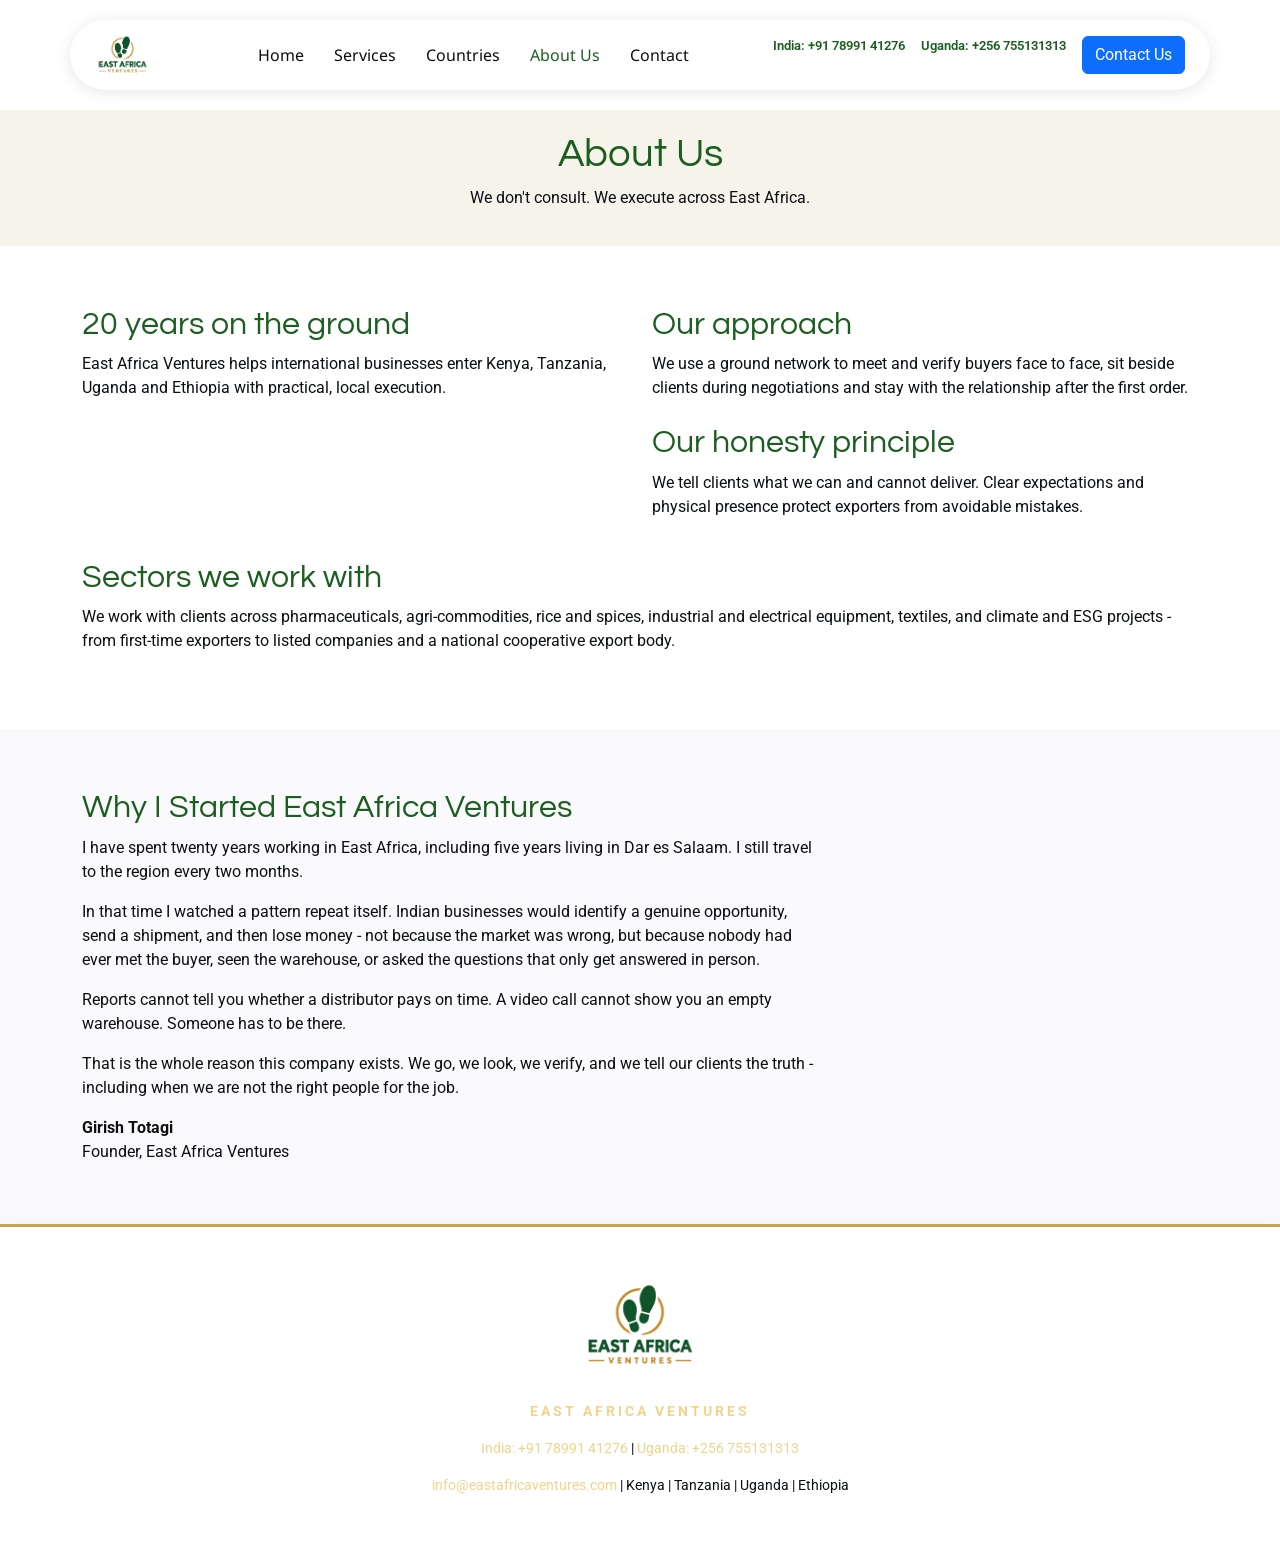
==== commit 2e8343fb: "Add exporter insights and founder content" ====
--- a/about.html
+++ b/about.html
@@ -1 +1,98 @@
-<!DOCTYPE html><html lang="en"><head><meta charset="utf-8"><meta name="viewport" content="width=device-width, initial-scale=1"><title>About Us | East Africa Ventures</title><meta name="description" content="East Africa Ventures brings 20 years of on-the-ground experience to market entry and execution."><link rel="icon" href="assets/img/astrids-new-logo.png"><link href="https://fonts.googleapis.com/css2?family=Roboto:wght@400;500;700&family=Noto+Sans:wght@400;600;700&family=Questrial&display=swap" rel="stylesheet"><link href="assets/vendor/bootstrap/css/bootstrap.min.css" rel="stylesheet"><link href="assets/vendor/bootstrap-icons/bootstrap-icons.css" rel="stylesheet"><link href="assets/css/main.css" rel="stylesheet"></head><body><header id="header" class="header d-flex align-items-center sticky-top"><div class="header-container container-xl d-flex align-items-center justify-content-between"><a class="logo" href="index.html"><img src="assets/img/astrids-new-logo.png" alt="East Africa Ventures" style="max-height:55px;width:auto"></a><nav id="navmenu" class="navmenu"><ul><li><a href="index.html">Home</a></li><li><a href="services.html">Services</a></li><li><a href="countries.html">Countries</a></li><li><a class="active" href="about.html">About Us</a></li><li><a href="contact.html">Contact</a></li></ul><i class="mobile-nav-toggle d-xl-none bi bi-list"></i></nav><div class="header-contact d-none d-xl-flex gap-3"><a href="tel:+917899141276">India: +91 78991 41276</a><a href="tel:+256755131313">Uganda: +256 755131313</a><a href="contact.html" class="btn btn-primary">Contact Us</a></div></div></header><main><section class="page-title"><div class="container"><h1>About Us</h1><p>We don't consult. We execute across East Africa.</p></div></section><section class="section"><div class="container"><div class="row gy-4"><div class="col-lg-6"><h2>20 years on the ground</h2><p>East Africa Ventures helps international businesses enter Kenya, Tanzania, Uganda and Ethiopia with practical, local execution.</p></div><div class="col-lg-6"><h2>Our approach</h2><p>We use a ground network to meet and verify buyers face to face, sit beside clients during negotiations and stay with the relationship after the first order.</p><h2 class="mt-4">Our honesty principle</h2><p>We tell clients what we can and cannot deliver. Clear expectations and physical presence protect exporters from avoidable mistakes.</p></div></div></div></section></main><footer id="footer" class="footer"><div class="container text-center"><img src="assets/img/astrids-new-logo.png" alt="East Africa Ventures footprint logo" class="footer-logo"><p class="footer-brand-name">EAST AFRICA VENTURES</p><p><a href="tel:+917899141276">India: +91 78991 41276</a> | <a href="tel:+256755131313">Uganda: +256 755131313</a></p><p><a href="mailto:info@eastafricaventures.com">info@eastafricaventures.com</a> | Kenya | Tanzania | Uganda | Ethiopia</p></div></footer><script src="assets/vendor/bootstrap/js/bootstrap.bundle.min.js"></script><script src="assets/js/main.js"></script></body></html>
+<!DOCTYPE html>
+<html lang="en">
+
+<head>
+  <meta charset="utf-8">
+  <meta name="viewport" content="width=device-width, initial-scale=1">
+  <title>About Us | East Africa Ventures</title>
+  <meta name="description" content="East Africa Ventures brings 20 years of on-the-ground experience to market entry and execution.">
+  <link rel="icon" href="assets/img/east-africa-ventures-logo.png">
+  <link href="https://fonts.googleapis.com/css2?family=Roboto:wght@400;500;700&amp;family=Noto+Sans:wght@400;600;700&amp;family=Questrial&amp;display=swap" rel="stylesheet">
+  <link href="assets/vendor/bootstrap/css/bootstrap.min.css" rel="stylesheet">
+  <link href="assets/vendor/bootstrap-icons/bootstrap-icons.css" rel="stylesheet">
+  <link href="assets/css/main.css" rel="stylesheet">
+</head>
+
+<body>
+  <header id="header" class="header d-flex align-items-center sticky-top">
+    <div class="header-container container-xl d-flex align-items-center justify-content-between">
+      <a class="logo" href="index.html"><img src="assets/img/east-africa-ventures-logo.png" alt="East Africa Ventures" style="max-height:55px;width:auto"></a>
+      <nav id="navmenu" class="navmenu">
+        <ul>
+          <li><a href="index.html">Home</a></li>
+          <li><a href="services.html">Services</a></li>
+          <li><a href="countries.html">Countries</a></li>
+          <li><a class="active" href="about.html">About Us</a></li>
+          <li><a href="contact.html">Contact</a></li>
+        </ul>
+        <i class="mobile-nav-toggle d-xl-none bi bi-list"></i>
+      </nav>
+      <div class="header-contact d-none d-xl-flex gap-3">
+        <a href="tel:+917899141276">India: +91 78991 41276</a>
+        <a href="tel:+256755131313">Uganda: +256 755131313</a>
+        <a href="contact.html" class="btn btn-primary">Contact Us</a>
+      </div>
+    </div>
+  </header>
+
+  <main>
+    <section class="page-title">
+      <div class="container">
+        <h1>About Us</h1>
+        <p>We don't consult. We execute across East Africa.</p>
+      </div>
+    </section>
+
+    <section class="section">
+      <div class="container">
+        <div class="row gy-4">
+          <div class="col-lg-6">
+            <h2>20 years on the ground</h2>
+            <p>East Africa Ventures helps international businesses enter Kenya, Tanzania, Uganda and Ethiopia with practical, local execution.</p>
+          </div>
+          <div class="col-lg-6">
+            <h2>Our approach</h2>
+            <p>We use a ground network to meet and verify buyers face to face, sit beside clients during negotiations and stay with the relationship after the first order.</p>
+            <h2 class="mt-4">Our honesty principle</h2>
+            <p>We tell clients what we can and cannot deliver. Clear expectations and physical presence protect exporters from avoidable mistakes.</p>
+          </div>
+        </div>
+        <div class="row mt-4">
+          <div class="col-12">
+            <h2>Sectors we work with</h2>
+            <p>We work with clients across pharmaceuticals, agri-commodities, rice and spices, industrial and electrical equipment, textiles, and climate and ESG projects - from first-time exporters to listed companies and a national cooperative export body.</p>
+          </div>
+        </div>
+      </div>
+    </section>
+
+    <section class="section light-background">
+      <div class="container">
+        <div class="row gy-4 align-items-start">
+          <div class="col-lg-8">
+            <h2>Why I Started East Africa Ventures</h2>
+            <p>I have spent twenty years working in East Africa, including five years living in Dar es Salaam. I still travel to the region every two months.</p>
+            <p>In that time I watched a pattern repeat itself. Indian businesses would identify a genuine opportunity, send a shipment, and then lose money - not because the market was wrong, but because nobody had ever met the buyer, seen the warehouse, or asked the questions that only get answered in person.</p>
+            <p>Reports cannot tell you whether a distributor pays on time. A video call cannot show you an empty warehouse. Someone has to be there.</p>
+            <p>That is the whole reason this company exists. We go, we look, we verify, and we tell our clients the truth - including when we are not the right people for the job.</p>
+            <p class="mb-0"><strong>Girish Totagi</strong><br>Founder, East Africa Ventures</p>
+          </div>
+        </div>
+      </div>
+    </section>
+  </main>
+
+  <footer id="footer" class="footer">
+    <div class="container text-center">
+      <img src="assets/img/east-africa-ventures-logo.png" alt="East Africa Ventures footprint logo" class="footer-logo">
+      <p class="footer-brand-name">EAST AFRICA VENTURES</p>
+      <p><a href="tel:+917899141276">India: +91 78991 41276</a> | <a href="tel:+256755131313">Uganda: +256 755131313</a></p>
+      <p><a href="mailto:info@eastafricaventures.com">info@eastafricaventures.com</a> | Kenya | Tanzania | Uganda | Ethiopia</p>
+    </div>
+  </footer>
+
+  <script src="assets/vendor/bootstrap/js/bootstrap.bundle.min.js"></script>
+  <script src="assets/js/main.js"></script>
+</body>
+
+</html>
--- a/assets/css/main.css
+++ b/assets/css/main.css
@@ -61,6 +61,8 @@
 :root { --heading-color: #1B5E20; --accent-color: #1B5E20; --nav-hover-color: #1B5E20; --nav-dropdown-hover-color: #1B5E20; }
 .header-contact a:not(.btn) { color: var(--heading-color); font-size: 13px; font-weight: 600; white-space: nowrap; }
 .header .header-social-links > a[aria-label$="phone"] { font-size: 13px; font-weight: 500; white-space: nowrap; }
+.header .header-social-links { display: flex; align-items: center; gap: 12px; }
+.header .header-social-links .header-phone { color: #6f7378; font-size: 14px; font-weight: 500; white-space: nowrap; padding-left: 0; }
 .hero h1 { font-size: clamp(2.5rem, 5vw, 4.7rem); line-height: 1.05; }
 .hero h1 span, .section-category, .closing-line a { color: #1B5E20; }
 .hero-logo { max-width: 330px; width: 100%; }
@@ -75,6 +77,7 @@
 .closing-line { background: #f6f4ea; }
 @media (max-width: 1199px) { .header-contact { display: none !important; } }
 @media (max-width: 1199px) { .header .header-social-links > a[aria-label$="phone"] { display: none; } }
+@media (max-width: 1199px) { .header .header-social-links .header-phone { display: none; } }
 
 /*--------------------------------------------------------------
 # General Styling & Shared Classes
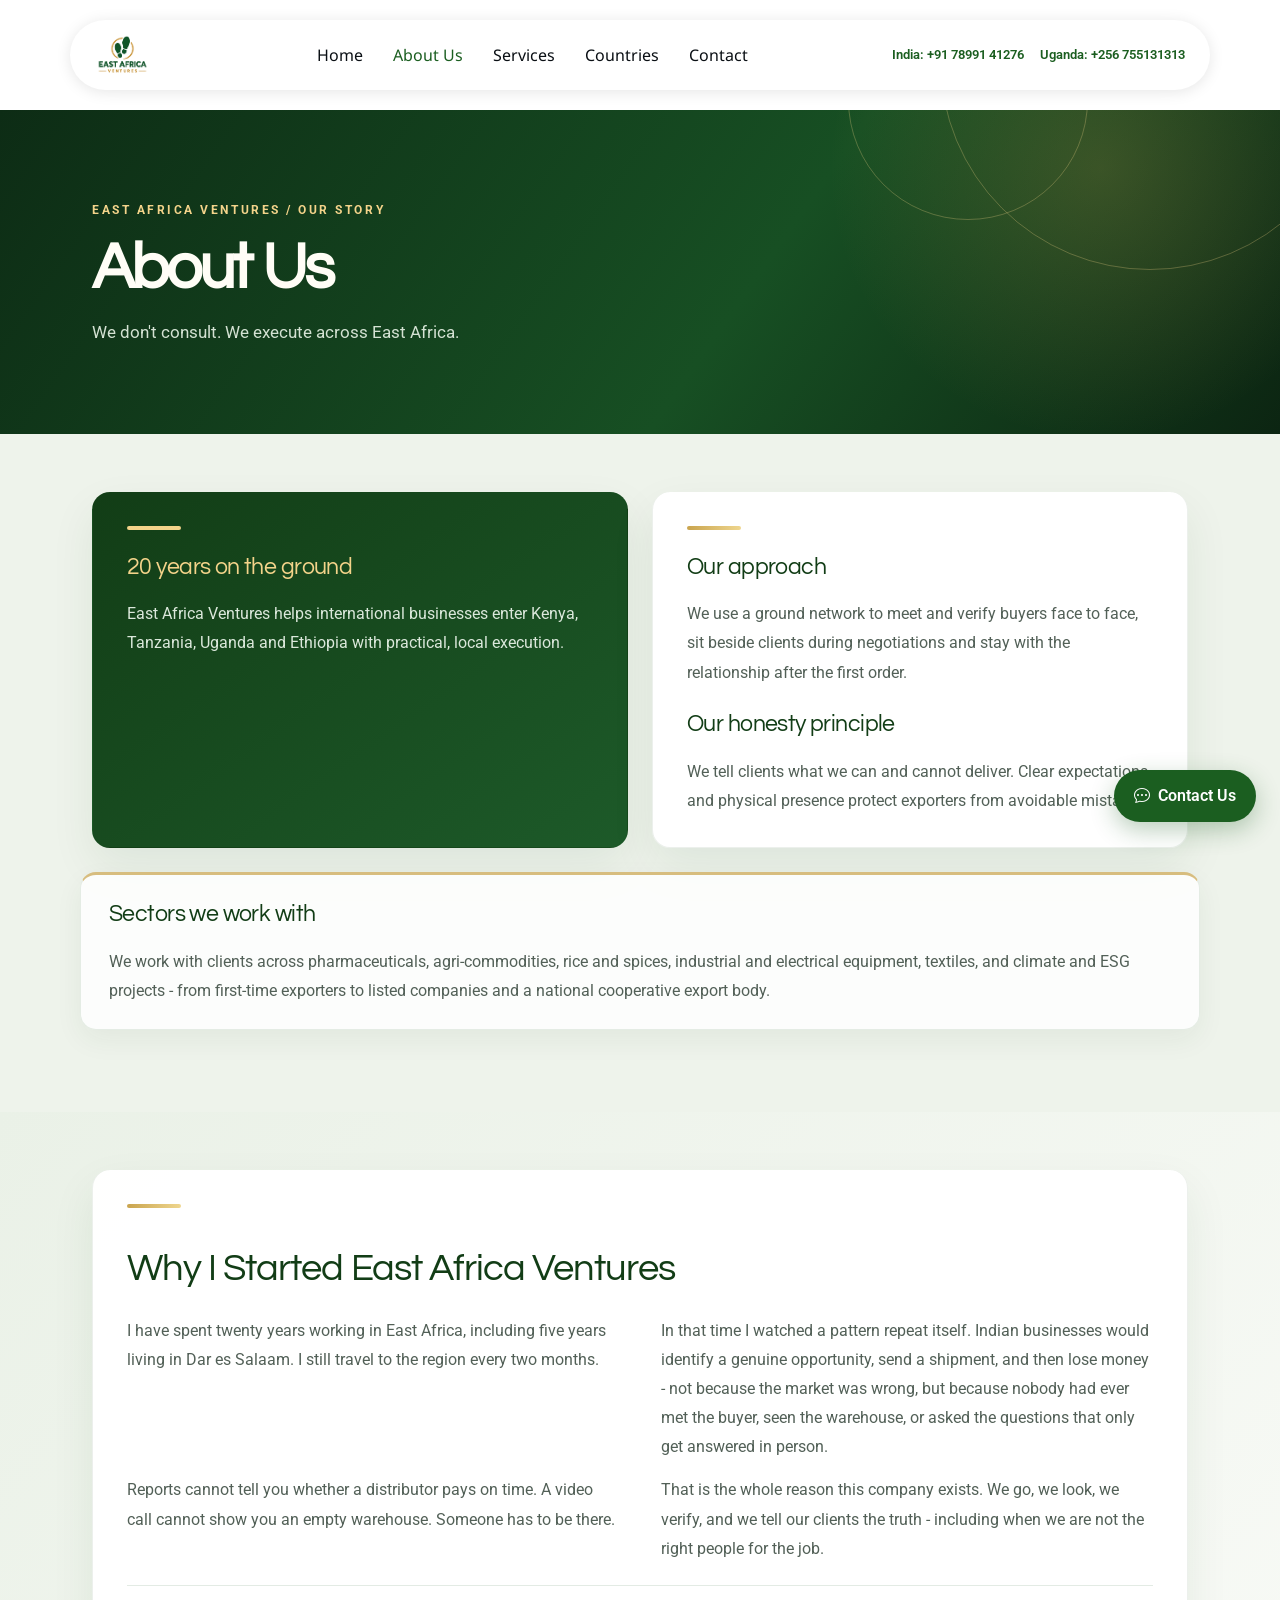
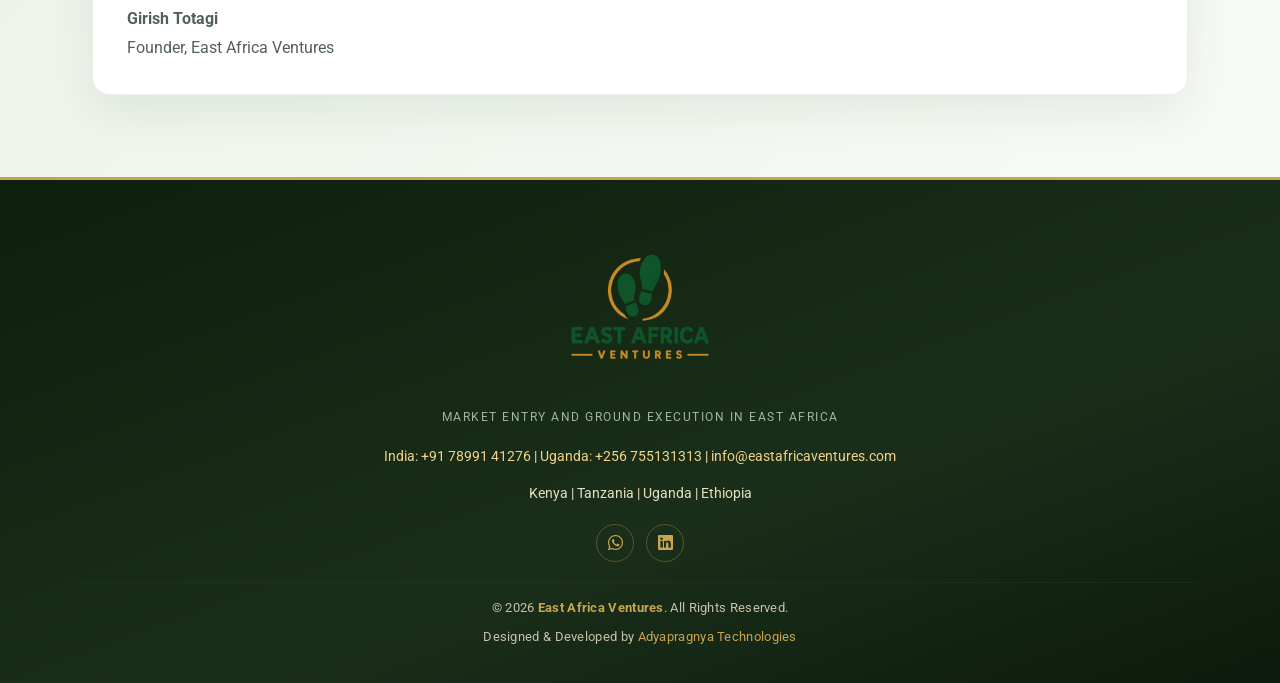
==== commit 0171bd5b: "Complete client website corrections and inner-page polish" ====
--- a/about.html
+++ b/about.html
@@ -20,9 +20,9 @@
       <nav id="navmenu" class="navmenu">
         <ul>
           <li><a href="index.html">Home</a></li>
+          <li><a class="active" href="about.html">About Us</a></li>
           <li><a href="services.html">Services</a></li>
           <li><a href="countries.html">Countries</a></li>
-          <li><a class="active" href="about.html">About Us</a></li>
           <li><a href="contact.html">Contact</a></li>
         </ul>
         <i class="mobile-nav-toggle d-xl-none bi bi-list"></i>
@@ -83,13 +83,25 @@
   </main>
 
   <footer id="footer" class="footer">
-    <div class="container text-center">
-      <img src="assets/img/east-africa-ventures-logo.png" alt="East Africa Ventures footprint logo" class="footer-logo">
-      <p class="footer-brand-name">EAST AFRICA VENTURES</p>
-      <p><a href="tel:+917899141276">India: +91 78991 41276</a> | <a href="tel:+256755131313">Uganda: +256 755131313</a></p>
-      <p><a href="mailto:info@eastafricaventures.com">info@eastafricaventures.com</a> | Kenya | Tanzania | Uganda | Ethiopia</p>
+    <div class="container">
+      <div class="text-center mb-2">
+        <img src="assets/img/east-africa-ventures-logo.png" alt="East Africa Ventures footprint logo" class="footer-logo">
+        <span class="footer-tagline">Market entry and ground execution in East Africa</span>
+        <p><a href="tel:+917899141276">India: +91 78991 41276</a> | <a href="tel:+256755131313">Uganda: +256 755131313</a> | <a href="mailto:info@eastafricaventures.com">info@eastafricaventures.com</a></p>
+        <p>Kenya | Tanzania | Uganda | Ethiopia</p>
+      </div>
+      <div class="social-links d-flex justify-content-center mb-3">
+        <a href="https://wa.me/917899141276" title="WhatsApp"><i class="bi bi-whatsapp"></i></a>
+        <a href="https://www.linkedin.com/company/eastafricaventures/" title="LinkedIn"><i class="bi bi-linkedin"></i></a>
+      </div>
+      <hr class="footer-divider">
+      <div class="copyright text-center">
+        <p>© <span id="footer-year"></span> <strong>East Africa Ventures</strong>. All Rights Reserved.</p>
+        <p class="designed-by">Designed &amp; Developed by <a href="https://www.adyapragnya.com/" target="_blank" rel="noopener">Adyapragnya Technologies</a></p>
+      </div>
     </div>
   </footer>
+  <script>document.getElementById('footer-year').textContent = new Date().getFullYear();</script>
 
   <script src="assets/vendor/bootstrap/js/bootstrap.bundle.min.js"></script>
   <script src="assets/js/main.js"></script>
--- a/assets/css/main.css
+++ b/assets/css/main.css
@@ -741,6 +741,336 @@
   }
 }
 
+/* Shared branded footer: identical on the homepage and every inner page. */
+#footer.footer {
+  background: linear-gradient(160deg, #0d1f0d 0%, #1a2f1a 60%, #0d1a0d 100%);
+  border-top: 3px solid #c9a44e;
+  padding: 50px 0 30px;
+  color: #e8dfc0;
+  box-shadow: none;
+}
+
+#footer .footer-logo {
+  display: block;
+  max-height: 160px;
+  width: auto;
+  margin: 0 auto 18px;
+}
+
+#footer .footer-tagline {
+  display: block;
+  margin-bottom: 20px;
+  color: #a0b89e;
+  font-size: .75rem;
+  letter-spacing: 1.5px;
+  text-align: center;
+  text-transform: uppercase;
+}
+
+#footer p { color: #e8dfc0; }
+#footer a { color: #f3d38a; text-decoration: none; }
+#footer .social-links { margin-top: 20px; }
+#footer .social-links a {
+  display: inline-flex;
+  align-items: center;
+  justify-content: center;
+  width: 38px;
+  height: 38px;
+  margin: 0 6px;
+  border: 1px solid rgba(201, 164, 78, .34);
+  border-radius: 50%;
+  color: #c9a44e;
+  font-size: 15px;
+}
+
+#footer .social-links a:hover { background: #c9a44e; border-color: #c9a44e; color: #0d1f0d; }
+#footer .footer-divider { margin: 20px 0 15px; border: 0; border-top: 1px solid #2e4a2e; }
+#footer .copyright p { margin-bottom: 6px; color: #c8c0a8; font-size: 13px; letter-spacing: .3px; }
+#footer .copyright p strong, #footer .designed-by a { color: #c9a44e; }
+#footer .designed-by { margin-top: 10px; color: #7a9478; font-size: 12px; letter-spacing: .3px; }
+
+@media (max-width: 767px) {
+  #footer.footer { padding: 42px 18px 26px; }
+  #footer .footer-logo { max-height: 120px; }
+  #footer .text-center > p { line-height: 1.8; }
+}
+
+/* Premium inner-page design system. Homepage is intentionally excluded. */
+body:not(.index-page):has(.page-title) {
+  background: #f3f6f0;
+}
+
+body:not(.index-page):has(.page-title) .page-title {
+  position: relative;
+  isolation: isolate;
+  overflow: hidden;
+  padding: 92px 0 86px;
+  border: 0;
+  background:
+    radial-gradient(circle at 86% 18%, rgba(201, 164, 78, .22), transparent 24%),
+    linear-gradient(125deg, #0d2c15 0%, #174f23 58%, #0c2512 100%);
+  text-align: left;
+}
+
+body:not(.index-page):has(.page-title) .page-title::before,
+body:not(.index-page):has(.page-title) .page-title::after {
+  content: "";
+  position: absolute;
+  z-index: -1;
+  border: 1px solid rgba(243, 211, 138, .28);
+  border-radius: 50%;
+}
+
+body:not(.index-page):has(.page-title) .page-title::before {
+  width: 420px;
+  height: 420px;
+  right: -80px;
+  top: -260px;
+}
+
+body:not(.index-page):has(.page-title) .page-title::after {
+  width: 240px;
+  height: 240px;
+  right: 15%;
+  bottom: -190px;
+}
+
+body:not(.index-page):has(.page-title) .page-title .container {
+  max-width: 1120px;
+}
+
+body:not(.index-page):has(.page-title) .page-title .container::before {
+  display: block;
+  margin-bottom: 18px;
+  color: #f3d38a;
+  font-size: .72rem;
+  font-weight: 700;
+  letter-spacing: .22em;
+  text-transform: uppercase;
+}
+
+body.page-about .page-title .container::before { content: "East Africa Ventures  /  Our story"; }
+body.page-services .page-title .container::before { content: "East Africa Ventures  /  What we do"; }
+body.page-countries .page-title .container::before { content: "East Africa Ventures  /  Markets"; }
+body.page-contact .page-title .container::before { content: "East Africa Ventures  /  Start a conversation"; }
+
+body:not(.index-page):has(.page-title) .page-title h1 {
+  max-width: 760px;
+  margin: 0 0 16px;
+  color: #fffdf6;
+  font-size: clamp(2.75rem, 5vw, 4.8rem);
+  font-weight: 700;
+  line-height: 1;
+  letter-spacing: -.045em;
+}
+
+body:not(.index-page):has(.page-title) .page-title p {
+  max-width: 680px;
+  margin: 0;
+  color: #d4e2d3;
+  font-size: 1.08rem;
+  line-height: 1.75;
+}
+
+body:not(.index-page):has(.page-title) main > .section {
+  padding: 82px 0;
+}
+
+body:not(.index-page):has(.page-title) main > .section > .container {
+  max-width: 1120px;
+}
+
+body:not(.index-page):has(.page-title) main > .section:nth-child(even) {
+  background: #eef3eb;
+}
+
+body:not(.index-page):has(.page-title) main > .section .row.gy-4 {
+  gap: 24px;
+}
+
+body:not(.index-page):has(.page-title) main > .section .row.gy-4 > [class*="col-"] {
+  overflow: hidden;
+  padding: 34px 34px 32px;
+  border: 1px solid rgba(18, 61, 22, .08);
+  border-top: 0;
+  border-radius: 18px;
+  background: rgba(255, 255, 255, .96);
+  box-shadow: 0 18px 45px rgba(18, 61, 22, .075);
+  transition: transform .28s ease, box-shadow .28s ease, border-color .28s ease;
+}
+
+body:not(.index-page):has(.page-title) main > .section .row.gy-4 > [class*="col-"]::before {
+  width: 54px;
+  height: 4px;
+  margin-bottom: 24px;
+  background: linear-gradient(90deg, #c9a44e, #efd68e);
+}
+
+body:not(.index-page):has(.page-title) main > .section .row.gy-4 > [class*="col-"]:hover {
+  transform: translateY(-6px);
+  border-color: rgba(201, 164, 78, .32);
+  box-shadow: 0 24px 58px rgba(18, 61, 22, .12);
+}
+
+body:not(.index-page):has(.page-title) main > .section h2 {
+  color: #123d16;
+  font-size: clamp(1.55rem, 2.4vw, 2.15rem);
+  letter-spacing: -.025em;
+}
+
+body:not(.index-page):has(.page-title) main > .section p {
+  color: #526057;
+  font-size: 1rem;
+  line-height: 1.82;
+}
+
+body.page-services main > .section .row.gy-4,
+body.page-countries main > .section .row.gy-4 {
+  grid-template-columns: repeat(2, minmax(0, 1fr));
+}
+
+body.page-services main > .section .row.gy-4 {
+  counter-reset: service-card;
+}
+
+body.page-services main > .section .row.gy-4 > [class*="col-"] {
+  counter-increment: service-card;
+  min-height: 270px;
+  padding-right: 90px;
+}
+
+body.page-services main > .section .row.gy-4 > [class*="col-"]::after {
+  content: "0" counter(service-card);
+  position: absolute;
+  right: 26px;
+  top: 20px;
+  color: rgba(18, 61, 22, .08);
+  font-size: 4.5rem;
+  font-weight: 800;
+  line-height: 1;
+  letter-spacing: -.08em;
+}
+
+body.page-services main > .section .row.gy-4 > [class*="col-"]:last-child {
+  grid-column: 1 / -1;
+  min-height: 210px;
+  background: linear-gradient(120deg, #ffffff 0%, #f3f7f1 100%);
+}
+
+body.page-services main > .section .row.gy-4 > [class*="col-"] h2,
+body.page-countries main > .section .row.gy-4 > [class*="col-"] h2 {
+  margin-bottom: 14px;
+}
+
+body.page-countries main > .section .row.gy-4 > [class*="col-"] {
+  min-height: 250px;
+  padding-top: 76px;
+}
+
+body.page-countries main > .section .row.gy-4 > [class*="col-"]::after {
+  position: absolute;
+  top: 22px;
+  right: 28px;
+  color: rgba(18, 61, 22, .11);
+  font-size: 3.8rem;
+  font-weight: 800;
+  line-height: 1;
+  letter-spacing: -.06em;
+}
+
+body.page-countries main > .section .row.gy-4 > [class*="col-"]:nth-child(1)::after { content: "KE"; }
+body.page-countries main > .section .row.gy-4 > [class*="col-"]:nth-child(2)::after { content: "TZ"; }
+body.page-countries main > .section .row.gy-4 > [class*="col-"]:nth-child(3)::after { content: "UG"; }
+body.page-countries main > .section .row.gy-4 > [class*="col-"]:nth-child(4)::after { content: "ET"; }
+
+body.page-about main > .section:first-of-type .row.gy-4 > [class*="col-"] {
+  min-height: 285px;
+}
+
+body.page-about main > .section:first-of-type .row.gy-4 > [class*="col-"]:first-child {
+  background: linear-gradient(145deg, #123d16 0%, #1d5a29 100%);
+}
+
+body.page-about main > .section:first-of-type .row.gy-4 > [class*="col-"]:first-child h2 {
+  color: #f3d38a;
+}
+
+body.page-about main > .section:first-of-type .row.gy-4 > [class*="col-"]:first-child p {
+  color: #dbe8db;
+}
+
+body.page-about main > .section:first-of-type .row.gy-4 > [class*="col-"]:first-child::before {
+  background: #f3d38a;
+}
+
+body.page-about main > .page-title + .section .row.gy-4 > [class*="col-"]:first-child {
+  background: linear-gradient(145deg, #123d16 0%, #1d5a29 100%);
+}
+
+body.page-about main > .page-title + .section .row.gy-4 > [class*="col-"]:first-child h2 {
+  color: #f3d38a;
+}
+
+body.page-about main > .page-title + .section .row.gy-4 > [class*="col-"]:first-child p {
+  color: #dbe8db;
+}
+
+body.page-about main > .page-title + .section .row.gy-4 > [class*="col-"]:first-child::before {
+  background: #f3d38a;
+}
+
+body.page-about main > .section.light-background {
+  position: relative;
+  background: linear-gradient(135deg, #eaf1e7 0%, #f8faf6 100%);
+}
+
+body.page-about main > .section.light-background .col-lg-8 {
+  max-width: 820px;
+  padding: 46px 48px;
+  border-left: 5px solid #c9a44e;
+}
+
+body.page-countries main > .section.light-background > .container {
+  padding: 46px 50px;
+  border: 1px solid rgba(18, 61, 22, .08);
+  border-radius: 22px;
+  background: #fff;
+  box-shadow: 0 20px 52px rgba(18, 61, 22, .08);
+}
+
+body.page-countries main > .section.light-background h3 {
+  padding-top: 12px;
+  border-top: 1px solid rgba(18, 61, 22, .1);
+}
+
+@media (max-width: 991px) {
+  body:not(.index-page):has(.page-title) .page-title { padding: 72px 0 68px; }
+  body:not(.index-page):has(.page-title) main > .section { padding: 62px 0; }
+  body.page-services main > .section .row.gy-4,
+  body.page-countries main > .section .row.gy-4 { grid-template-columns: 1fr; }
+  body.page-about main > .section.light-background .col-lg-8,
+  body.page-countries main > .section.light-background > .container { padding: 34px 30px; }
+}
+
+@media (max-width: 1199px) {
+  .floating-contact {
+    width: 54px;
+    height: 54px;
+    padding: 0;
+    justify-content: center;
+    border-radius: 50%;
+  }
+
+  .floating-contact span { display: none; }
+}
+
+@media (max-width: 576px) {
+  body:not(.index-page):has(.page-title) .page-title { padding: 58px 0 54px; text-align: center; }
+  body:not(.index-page):has(.page-title) .page-title h1 { font-size: 2.55rem; }
+  body:not(.index-page):has(.page-title) .page-title p { font-size: .98rem; }
+  body:not(.index-page):has(.page-title) main > .section .row.gy-4 > [class*="col-"] { padding: 28px 24px; }
+}
+
 .hero .content .lead {
   font-size: 1.25rem;
   margin-bottom: 2rem;
@@ -2039,3 +2369,489 @@
 .starter-section {
   /* Add your styles here */
 }
+
+/* Floating contact action */
+header .header-contact .btn {
+  display: none !important;
+}
+
+.floating-contact {
+  position: fixed;
+  right: 24px;
+  bottom: 78px;
+  z-index: 9999;
+  display: inline-flex;
+  align-items: center;
+  gap: 8px;
+  padding: 14px 20px;
+  border-radius: 999px;
+  background: #1b5e20;
+  color: #fff;
+  font-weight: 600;
+  text-decoration: none;
+  box-shadow: 0 8px 24px rgba(27, 94, 32, 0.3);
+  animation: floating-contact-bounce 2.8s ease-in-out infinite;
+  transition: transform 0.25s ease, box-shadow 0.25s ease, background 0.25s ease;
+}
+
+.floating-contact:hover,
+.floating-contact:focus-visible {
+  color: #fff;
+  background: #144918;
+  box-shadow: 0 12px 28px rgba(27, 94, 32, 0.4);
+  transform: translateY(-3px) scale(1.03);
+}
+
+@keyframes floating-contact-bounce {
+  0%, 100% { transform: translateY(0); }
+  8% { transform: translateY(-7px); }
+  16% { transform: translateY(0); }
+  24% { transform: translateY(-4px); }
+  32% { transform: translateY(0); }
+}
+
+@media (max-width: 575px) {
+  .floating-contact {
+    right: 16px;
+    bottom: 70px;
+    padding: 12px 16px;
+    font-size: 14px;
+  }
+}
+
+/* Calm inner-page polish */
+body:has(.page-title) {
+  background: #fbfcfa;
+}
+
+body:has(.page-title) .page-title {
+  position: relative;
+  padding: 54px 0 42px;
+  background: linear-gradient(135deg, #f4f8f1 0%, #fbfcfa 72%);
+  border-bottom: 1px solid rgba(27, 94, 32, 0.1);
+  overflow: hidden;
+}
+
+body:has(.page-title) .page-title::after {
+  content: "";
+  position: absolute;
+  width: 220px;
+  height: 220px;
+  right: 8%;
+  top: -130px;
+  border: 1px solid rgba(201, 164, 78, 0.28);
+  border-radius: 50%;
+}
+
+body:has(.page-title) .page-title h1 {
+  position: relative;
+  z-index: 1;
+  margin-bottom: 12px;
+  color: #1b5e20;
+  font-size: clamp(2rem, 3.5vw, 2.85rem);
+  letter-spacing: -0.02em;
+}
+
+body:has(.page-title) .page-title p {
+  position: relative;
+  z-index: 1;
+  max-width: 680px;
+  margin: 0 auto;
+  color: #5e6b61;
+  font-size: 1.08rem;
+}
+
+body:has(.page-title) main > .section {
+  padding: 58px 0;
+}
+
+body:has(.page-title) main > .section:nth-child(even) {
+  background: #f4f8f1;
+}
+
+body:has(.page-title) main > .section h2 {
+  margin-bottom: 18px;
+  color: #1b5e20;
+  font-size: clamp(1.55rem, 2.3vw, 2.1rem);
+}
+
+body:has(.page-title) main > .section h3 {
+  margin-top: 28px;
+  margin-bottom: 10px;
+  color: #365d3b;
+  font-size: 1.15rem;
+}
+
+body:has(.page-title) main > .section p,
+body:has(.page-title) main > .section li {
+  color: #536057;
+  line-height: 1.8;
+}
+
+body:has(.page-title) main > .section .row > [class*="col-"] {
+  position: relative;
+  padding: 26px 28px 24px;
+  border: 1px solid rgba(27, 94, 32, 0.1);
+  border-top: 3px solid rgba(201, 164, 78, 0.72);
+  border-radius: 16px;
+  background: rgba(255, 255, 255, 0.82);
+  box-shadow: 0 10px 28px rgba(26, 61, 30, 0.06);
+}
+
+body:has(.page-title) main > .section .row.gy-4 {
+  display: grid;
+  grid-template-columns: repeat(2, minmax(0, 1fr));
+  gap: 20px;
+  margin-left: 0;
+  margin-right: 0;
+}
+
+body:has(.page-title) main > .section .row.gy-4 > [class*="col-"] {
+  width: auto;
+  max-width: none;
+  padding: 26px 28px 24px;
+  margin: 0;
+}
+
+body:has(.page-title) main > .section .row.gy-4 > .col-12 {
+  grid-column: 1 / -1;
+}
+
+body:has(.page-title) main > .section .row.gy-4 > [class*="col-"]::before {
+  content: "";
+  display: block;
+  width: 34px;
+  height: 3px;
+  margin-bottom: 18px;
+  border-radius: 4px;
+  background: #c9a44e;
+}
+
+body:has(.page-title) main > .section .row.gy-4 > [class*="col-"]:hover {
+  transform: translateY(-4px);
+  box-shadow: 0 16px 34px rgba(26, 61, 30, 0.11);
+  transition: transform 0.25s ease, box-shadow 0.25s ease;
+}
+
+body:has(.page-title) main > .section .row > [class*="col-"] h2 {
+  font-size: 1.45rem;
+}
+
+body:has(.page-title) main > .section .row > [class*="col-"] p:last-child {
+  margin-bottom: 0;
+}
+
+body:has(.page-title) main > .section > .container > h2:first-child {
+  max-width: 780px;
+  margin-bottom: 26px;
+}
+
+body:has(.page-title) .contact-form {
+  border: 1px solid rgba(27, 94, 32, 0.12);
+  border-radius: 18px;
+  box-shadow: 0 12px 34px rgba(26, 61, 30, 0.08);
+}
+
+body:has(.page-title) .table {
+  overflow: hidden;
+  border-radius: 12px;
+  background: #fff;
+  box-shadow: 0 8px 24px rgba(26, 61, 30, 0.06);
+}
+
+body:has(.page-title) .table thead th {
+  border: 0;
+  background: #1b5e20;
+  color: #fff;
+}
+
+body:has(.page-title) .table tbody td {
+  border-color: rgba(27, 94, 32, 0.1);
+}
+
+@media (max-width: 767px) {
+  body:has(.page-title) .page-title {
+    padding: 46px 0 34px;
+  }
+
+  body:has(.page-title) main > .section {
+    padding: 44px 0;
+  }
+
+  body:has(.page-title) main > .section .row > [class*="col-"] {
+    padding: 22px;
+  }
+
+  body:has(.page-title) main > .section .row.gy-4 {
+    grid-template-columns: minmax(0, 1fr);
+    gap: 14px;
+  }
+
+  body:has(.page-title) main > .section .row.gy-4 > .col-12 {
+    grid-column: auto;
+  }
+}
+
+/* Override the generic inner-page cards inside the contact form grid. */
+body:has(.page-title) main > .section .contact-form form .row > [class*="col-"] {
+  position: static !important;
+  padding: 0 !important;
+  border: 0 !important;
+  border-radius: 0 !important;
+  background: transparent !important;
+  box-shadow: none !important;
+}
+
+body:has(.page-title) main > .section .contact-form form .row > [class*="col-"]::before {
+  display: none !important;
+}
+
+.contact-form form .row > [class*="col-"] {
+  position: static !important;
+  padding: 0 !important;
+  border: 0 !important;
+  border-radius: 0 !important;
+  background: transparent !important;
+  box-shadow: none !important;
+}
+
+.contact-form form .row > [class*="col-"]::before {
+  display: none !important;
+}
+
+body:has(.page-title) main > .section:has(.contact-form) {
+  padding: 72px 0 88px;
+  background: #f3f7f1;
+}
+
+body:has(.page-title) main > .section:has(.contact-form) > .container > .row.g-5 {
+  align-items: stretch;
+  max-width: 1120px;
+  margin: 0 auto;
+}
+
+body:has(.page-title) main > .section:has(.contact-form) > .container > .row.g-5 > .col-lg-5 {
+  flex: 0 0 42%;
+  width: 42%;
+  max-width: 42%;
+  display: block;
+  padding: 54px 52px !important;
+  border-radius: 18px 0 0 18px;
+  background: #123d16;
+  color: #f6f4ea;
+}
+
+body:has(.page-title) main > .section:has(.contact-form) > .container > .row.g-5 > .col-lg-5 h2 {
+  color: #f3d38a;
+  font-size: clamp(1.7rem, 2.3vw, 2.2rem);
+  margin-bottom: 22px;
+}
+
+body:has(.page-title) main > .section:has(.contact-form) > .container > .row.g-5 > .col-lg-5 p {
+  color: #dce8dc;
+  line-height: 1.7;
+}
+
+body:has(.page-title) main > .section:has(.contact-form) > .container > .row.g-5 > .col-lg-5 strong {
+  display: inline-block;
+  margin-top: 12px;
+  color: #f3d38a;
+}
+
+body:has(.page-title) main > .section:has(.contact-form) > .container > .row.g-5 > .col-lg-5 a {
+  color: #ffffff;
+}
+
+body:has(.page-title) main > .section:has(.contact-form) > .container > .row.g-5 > .col-lg-7 {
+  flex: 0 0 58%;
+  width: 58%;
+  max-width: 58%;
+  padding: 0 0 0 24px !important;
+}
+
+body:has(.page-title) .contact-form {
+  height: 100%;
+  border-top-width: 4px;
+}
+
+body:has(.page-title) .contact-form .card-body::before {
+  content: "Tell us what you’re building";
+  display: block;
+  margin-bottom: 24px;
+  color: #123d16;
+  font-size: 1.25rem;
+  font-weight: 700;
+}
+
+@media (max-width: 991px) {
+  body:has(.page-title) main > .section:has(.contact-form) > .container > .row.g-5 > .col-lg-5 {
+    flex: 0 0 100%;
+    width: 100%;
+    max-width: 100%;
+    border-radius: 16px 16px 0 0;
+  }
+
+  body:has(.page-title) main > .section:has(.contact-form) > .container > .row.g-5 > .col-lg-7 {
+    flex: 0 0 100%;
+    width: 100%;
+    max-width: 100%;
+    padding: 24px 0 0 !important;
+  }
+}
+
+/* Contact page: keep the conversation panel open and intentional. */
+body:has(.contact-form) main > .section .row.g-5 {
+  display: flex;
+  align-items: stretch;
+  gap: 0;
+  margin-left: 0;
+  margin-right: 0;
+}
+
+body:has(.contact-form) main > .section .row.g-5 > [class*="col-"] {
+  padding: 0;
+  border: 0;
+  border-radius: 0;
+  background: transparent;
+  box-shadow: none;
+}
+
+body:has(.contact-form) main > .section .row.g-5 > [class*="col-"]::before {
+  display: none;
+}
+
+body:has(.contact-form) .contact-form {
+  overflow: hidden;
+  border: 1px solid rgba(27, 94, 32, 0.12);
+  border-top: 3px solid #c9a44e;
+  border-radius: 16px;
+  background: #ffffff;
+  box-shadow: 0 14px 36px rgba(26, 61, 30, 0.08);
+}
+
+body:has(.contact-form) .contact-form .card-body {
+  padding: 34px 36px !important;
+}
+
+body:has(.contact-form) .contact-form form .row {
+  --bs-gutter-y: 18px;
+}
+
+body:has(.contact-form) .contact-form form .row > [class*="col-"] {
+  position: static;
+  padding: 0;
+  border: 0;
+  border-radius: 0;
+  background: transparent;
+  box-shadow: none;
+}
+
+body:has(.contact-form) .contact-form form .row > [class*="col-"]::before {
+  display: none;
+}
+
+body:has(.contact-form) .contact-form .form-control,
+body:has(.contact-form) .contact-form .form-select {
+  min-height: 48px;
+  border-color: #d9e1da;
+  background: #fbfdfb;
+}
+
+body:has(.contact-form) .contact-form textarea.form-control {
+  min-height: 142px;
+}
+
+body:has(.contact-form) .contact-form .btn-submit {
+  width: auto !important;
+  min-width: 180px;
+  padding: 13px 24px;
+  border: 0;
+  border-radius: 6px;
+  background: #1b5e20;
+  color: #ffffff;
+  letter-spacing: 0.04em;
+}
+
+body:has(.contact-form) .contact-form .text-center:has(.btn-submit) {
+  padding-top: 4px;
+}
+
+@media (max-width: 767px) {
+  body:has(.contact-form) main > .section .row.g-5 {
+    display: block;
+  }
+
+  body:has(.contact-form) main > .section .row.g-5 > [class*="col-"] + [class*="col-"] {
+    margin-top: 34px;
+  }
+
+  body:has(.contact-form) .contact-form .card-body {
+    padding: 26px 20px !important;
+  }
+}
+
+/* About founder story: one balanced card, not a half-empty two-column row. */
+body.page-about main > .section.light-background .row.gy-4 {
+  display: grid;
+  grid-template-columns: minmax(0, 1fr);
+}
+
+body.page-about main > .section.light-background .col-lg-8 {
+  display: grid;
+  grid-template-columns: repeat(2, minmax(0, 1fr));
+  gap: 14px 42px;
+  width: 100%;
+  max-width: 100%;
+  padding: 42px 46px;
+}
+
+body.page-about main > .section.light-background .col-lg-8 h2,
+body.page-about main > .section.light-background .col-lg-8 p:last-child {
+  grid-column: 1 / -1;
+}
+
+body.page-about main > .section.light-background .col-lg-8 h2 {
+  max-width: 760px;
+  margin-bottom: 10px;
+  font-size: clamp(1.9rem, 3vw, 2.7rem);
+}
+
+body.page-about main > .section.light-background .col-lg-8 p {
+  margin: 0;
+}
+
+body.page-about main > .section.light-background .col-lg-8 p:last-child {
+  margin-top: 8px;
+  padding-top: 18px;
+  border-top: 1px solid rgba(27, 94, 32, .12);
+}
+
+@media (max-width: 767px) {
+  body.page-about main > .section.light-background .col-lg-8 {
+    display: block;
+    padding: 30px 26px;
+  }
+
+  body.page-about main > .section.light-background .col-lg-8 p + p {
+    margin-top: 16px;
+  }
+}
+
+body:not(.index-page):has(.page-title) .btn-primary {
+  padding: 13px 24px;
+  border: 1px solid #1b5e20;
+  border-radius: 999px;
+  background: #1b5e20;
+  color: #ffffff;
+  font-weight: 600;
+  box-shadow: 0 10px 24px rgba(27, 94, 32, .18);
+}
+
+body:not(.index-page):has(.page-title) .btn-primary:hover,
+body:not(.index-page):has(.page-title) .btn-primary:focus-visible {
+  border-color: #c9a44e;
+  background: #144918;
+  color: #f3d38a;
+  box-shadow: 0 12px 28px rgba(27, 94, 32, .26);
+  transform: translateY(-2px);
+}
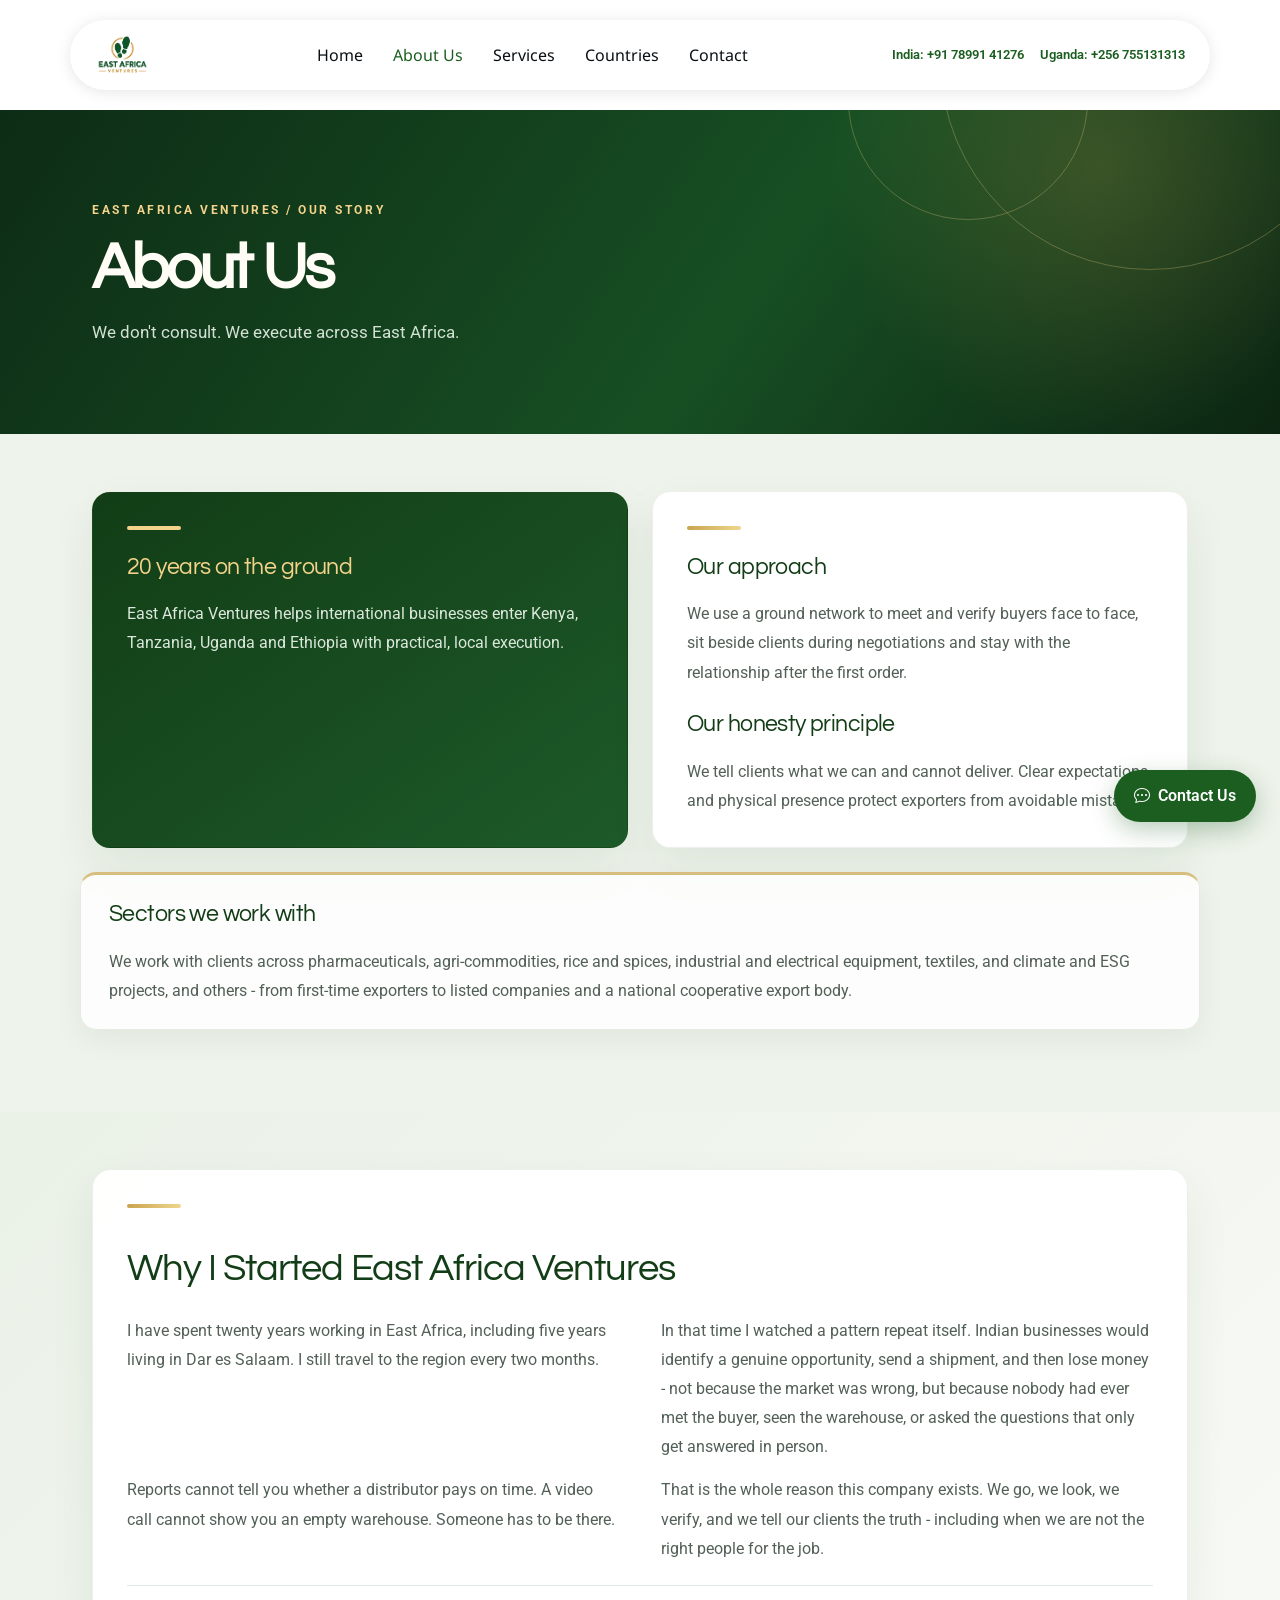
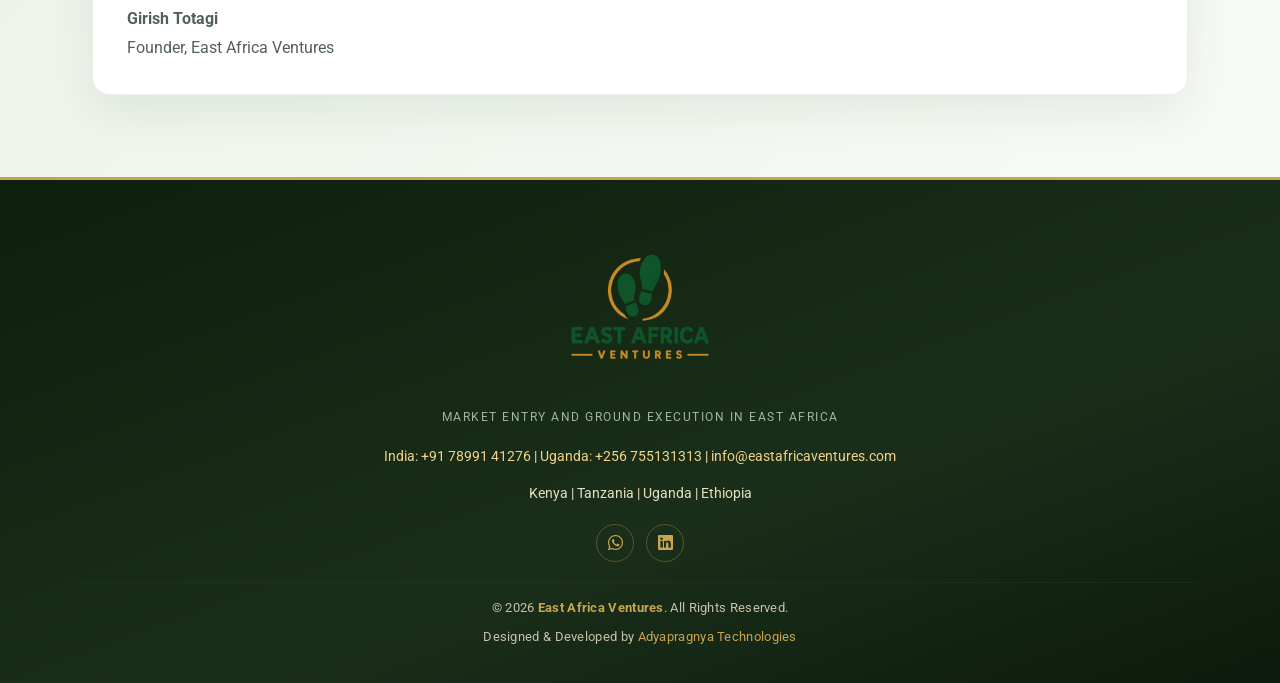
==== commit 3847ccd9: "Implement final client website updates" ====
--- a/about.html
+++ b/about.html
@@ -13,7 +13,7 @@
   <link href="assets/css/main.css" rel="stylesheet">
 </head>
 
-<body>
+<body class="page-about">
   <header id="header" class="header d-flex align-items-center sticky-top">
     <div class="header-container container-xl d-flex align-items-center justify-content-between">
       <a class="logo" href="index.html"><img src="assets/img/east-africa-ventures-logo.png" alt="East Africa Ventures" style="max-height:55px;width:auto"></a>
@@ -60,7 +60,7 @@
         <div class="row mt-4">
           <div class="col-12">
             <h2>Sectors we work with</h2>
-            <p>We work with clients across pharmaceuticals, agri-commodities, rice and spices, industrial and electrical equipment, textiles, and climate and ESG projects - from first-time exporters to listed companies and a national cooperative export body.</p>
+            <p>We work with clients across pharmaceuticals, agri-commodities, rice and spices, industrial and electrical equipment, textiles, and climate and ESG projects, and others - from first-time exporters to listed companies and a national cooperative export body.</p>
           </div>
         </div>
       </div>
--- a/assets/css/main.css
+++ b/assets/css/main.css
@@ -43,6 +43,11 @@
   --background-color: #faf9fb;
   --surface-color: #ffffff;
 }
+
+.buyer-verification-section { border-top: 3px solid #c9a44e; }
+.buyer-verification-copy { max-width: 900px; margin: 0 auto; }
+.buyer-verification-copy .lead { font-weight: 600; color: #173d1b; }
+.featured-service { border: 2px solid #c9a44e; background: #fffdf5; }
 
 .dark-background {
   --background-color: #060606;
